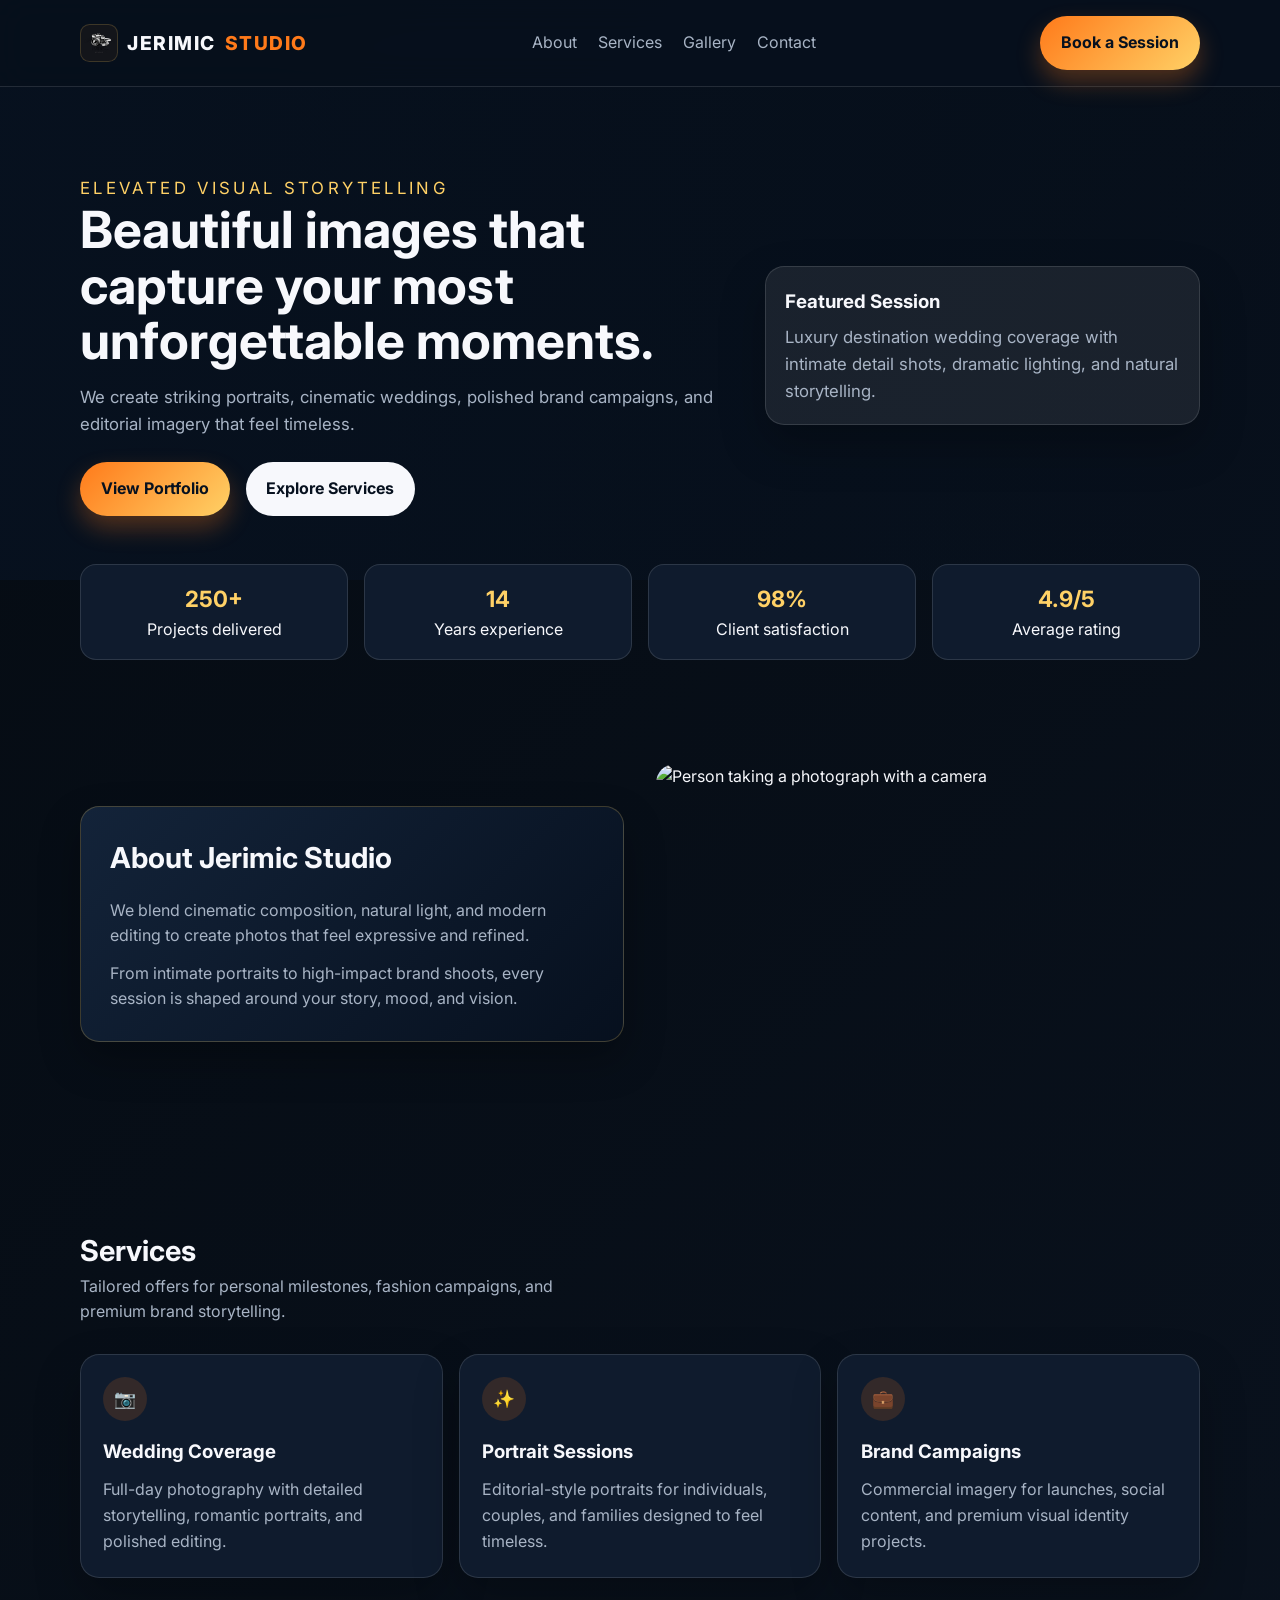
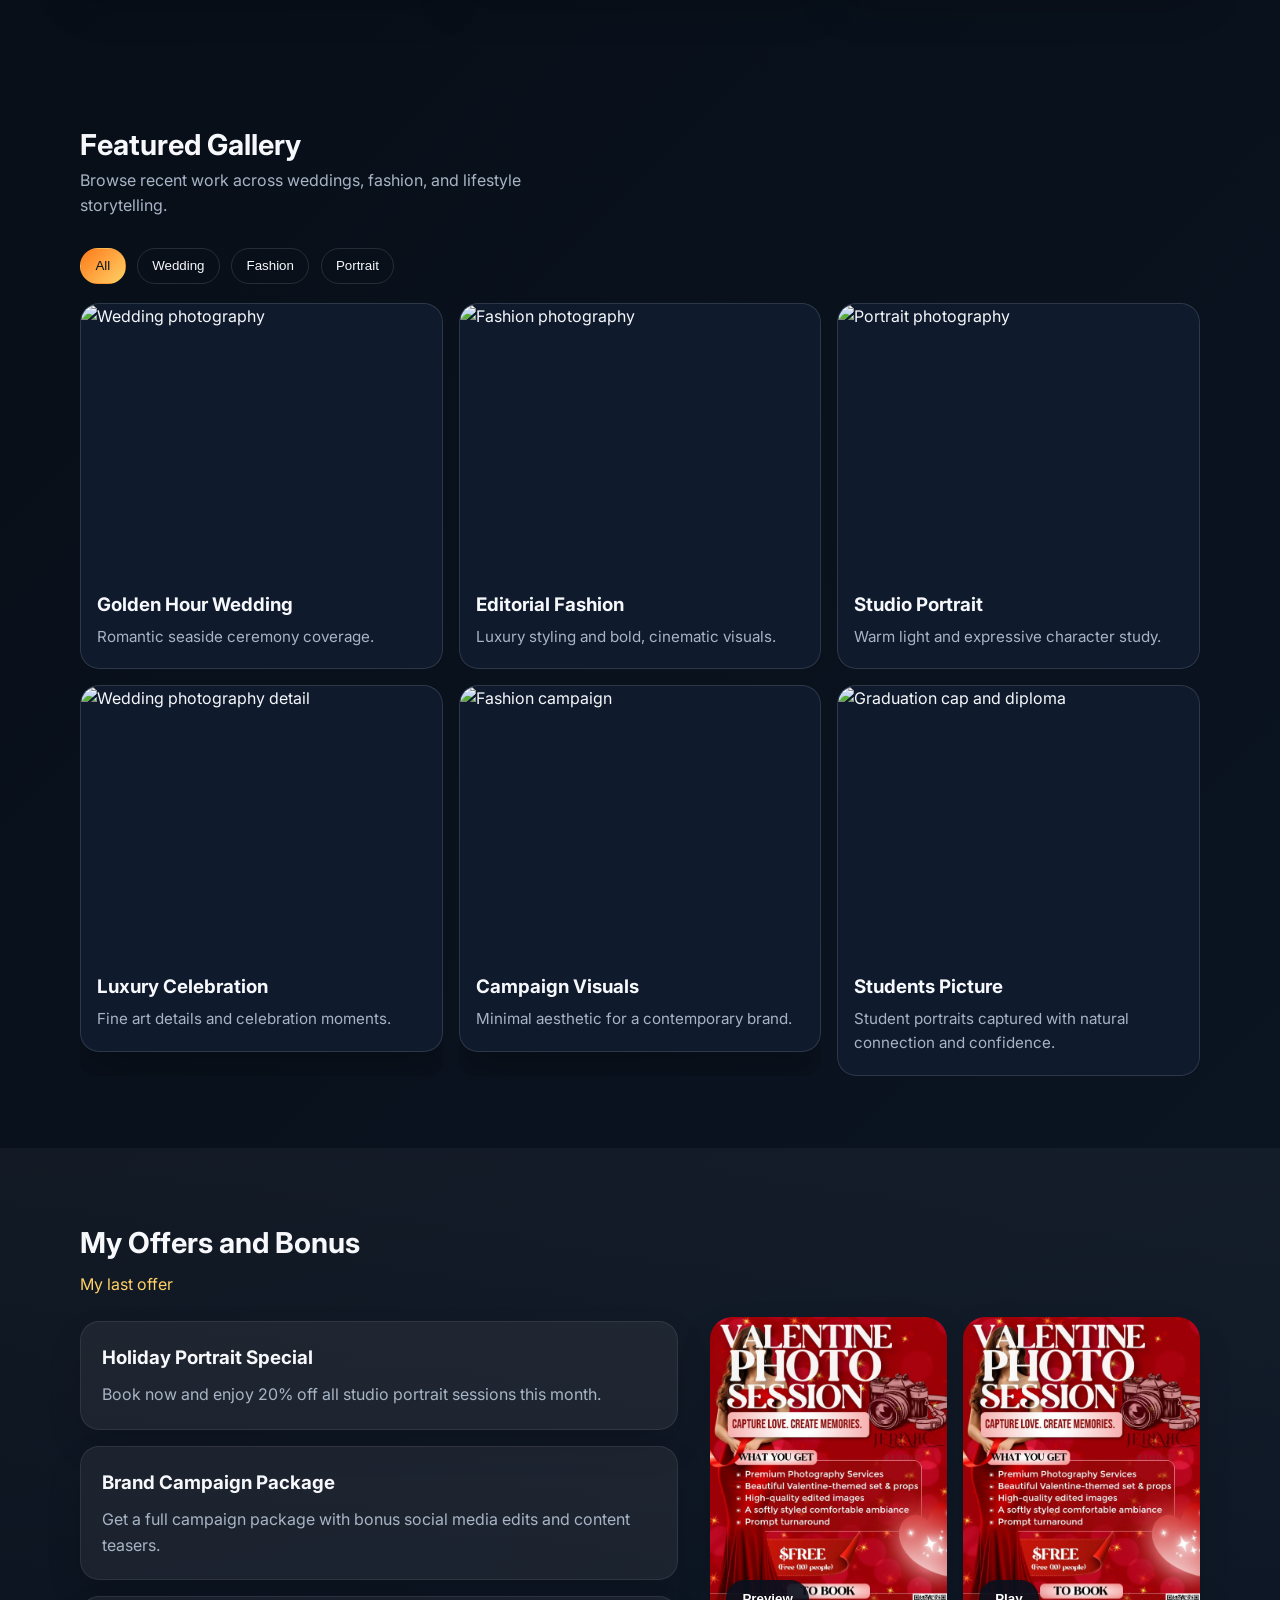
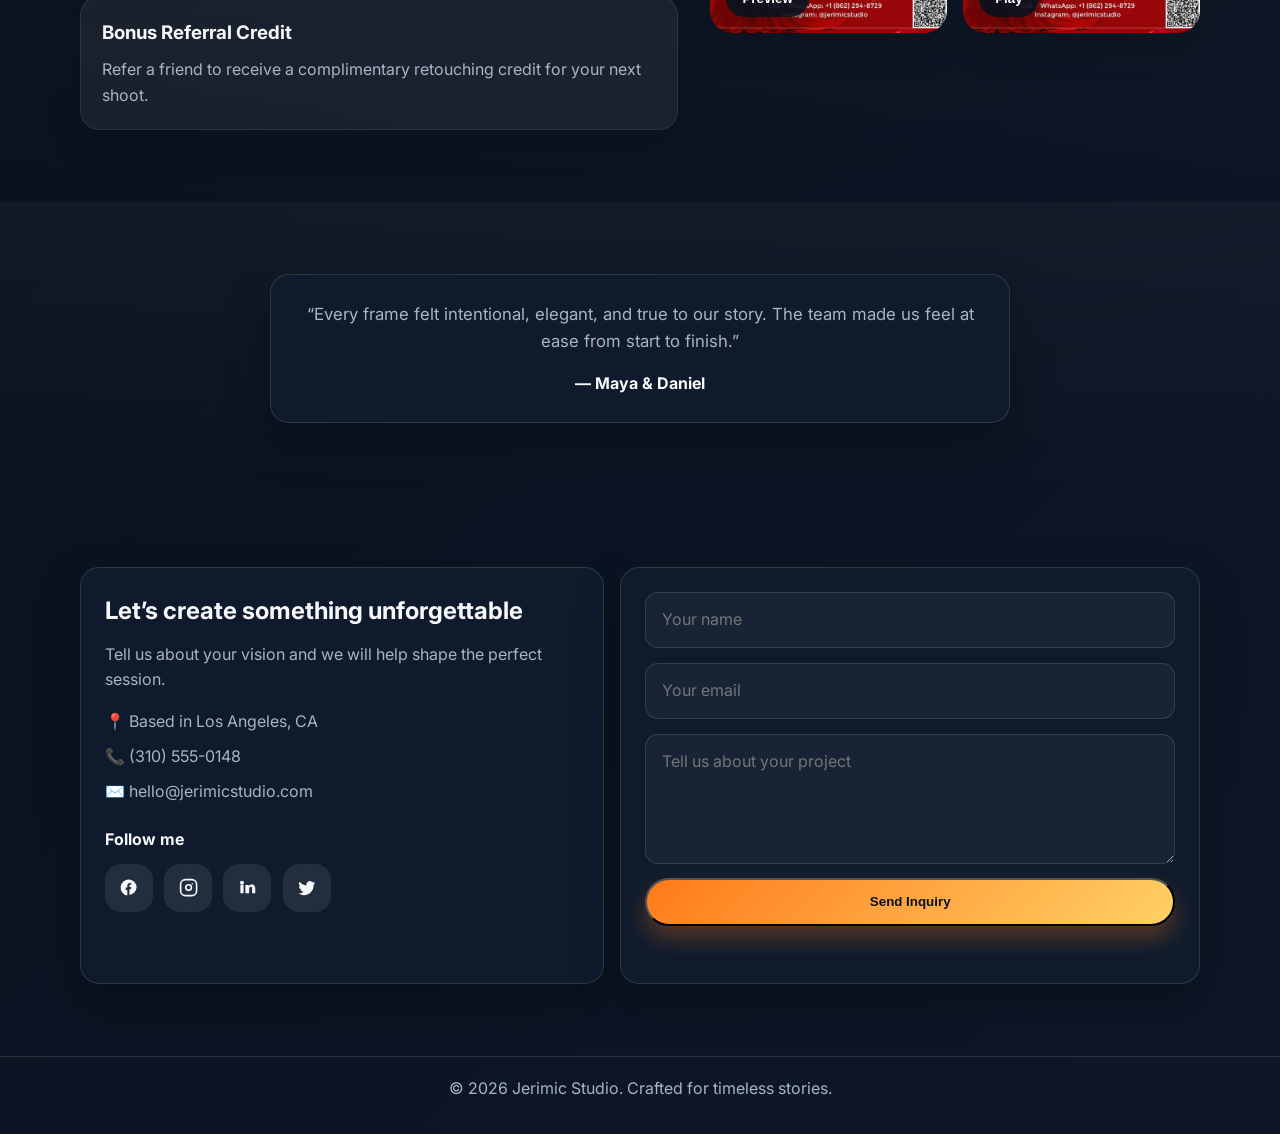
==== index.html @ 5692f00d "logo changes again" ====
<!doctype html>
<html lang="en">
  <head>
    <meta charset="UTF-8" />
    <meta name="viewport" content="width=device-width, initial-scale=1.0" />
    <title>Jerimic Studio | Photography & Storytelling</title>
    <meta
      name="description"
      content="Professional photography studio specializing in weddings, fashion, portraits, and commercial storytelling."
    />
    <link rel="preconnect" href="https://fonts.googleapis.com" />
    <link rel="preconnect" href="https://fonts.gstatic.com" crossorigin />
    <link
      href="https://fonts.googleapis.com/css2?family=Inter:wght@400;500;600;700;800&display=swap"
      rel="stylesheet"
    />
    <link rel="stylesheet" href="styles.css" />
  </head>
  <body>
    <header class="site-header">
      <div class="container nav-bar">
        <a href="#home" class="brand">
          <span class="brand-icon" aria-hidden="true"
            ><img
              src="Jerimic Transparent Logo 2.png"
              alt="Jerimic Studio Logo"
          /></span>
          Jerimic<span>Studio</span>
        </a>
        <button class="nav-toggle" aria-label="Toggle navigation">☰</button>
        <nav class="nav-links">
          <a href="#about">About</a>
          <a href="#services">Services</a>
          <a href="#gallery">Gallery</a>
          <a href="#contact">Contact</a>
          <a href="#contact" class="btn btn-dark nav-cta-mobile"
            >Book a Session</a
          >
        </nav>
        <a href="#contact" class="btn btn-dark nav-cta">Book a Session</a>
      </div>
    </header>

    <main id="home">
      <section class="hero">
        <div class="container hero-content">
          <div>
            <p
              style="
                text-transform: uppercase;
                letter-spacing: 0.2em;
                color: var(--accent-2);
              "
            >
              Elevated visual storytelling
            </p>
            <h1>
              Beautiful images that capture your most unforgettable moments.
            </h1>
            <p>
              We create striking portraits, cinematic weddings, polished brand
              campaigns, and editorial imagery that feel timeless.
            </p>
            <div class="hero-actions">
              <a href="#gallery" class="btn btn-dark">View Portfolio</a>
              <a href="#services" class="btn btn-light">Explore Services</a>
            </div>
          </div>
          <div class="hero-card">
            <h3>Featured Session</h3>
            <p>
              Luxury destination wedding coverage with intimate detail shots,
              dramatic lighting, and natural storytelling.
            </p>
          </div>
        </div>
      </section>

      <section class="container stats">
        <div class="stat-box">
          <strong>250+</strong>
          <span>Projects delivered</span>
        </div>
        <div class="stat-box">
          <strong>14</strong>
          <span>Years experience</span>
        </div>
        <div class="stat-box">
          <strong>98%</strong>
          <span>Client satisfaction</span>
        </div>
        <div class="stat-box">
          <strong>4.9/5</strong>
          <span>Average rating</span>
        </div>
      </section>

      <section id="about" class="section">
        <div class="container about">
          <div class="about-card">
            <div class="section-header" style="margin-bottom: 1rem">
              <h2>About Jerimic Studio</h2>
            </div>
            <p>
              We blend cinematic composition, natural light, and modern editing
              to create photos that feel expressive and refined.
            </p>
            <p>
              From intimate portraits to high-impact brand shoots, every session
              is shaped around your story, mood, and vision.
            </p>
          </div>
          <div class="about-image">
            <img
              src="https://images.unsplash.com/photo-1492691527719-9d1e07e534b4?auto=format&fit=crop&w=1170&q=80"
              alt="Person taking a photograph with a camera"
            />
          </div>
        </div>
      </section>

      <section id="services" class="section">
        <div class="container">
          <div class="section-header">
            <div>
              <h2>Services</h2>
              <p>
                Tailored offers for personal milestones, fashion campaigns, and
                premium brand storytelling.
              </p>
            </div>
          </div>
          <div class="services-grid">
            <article class="service-card">
              <div class="icon">📷</div>
              <h3>Wedding Coverage</h3>
              <p>
                Full-day photography with detailed storytelling, romantic
                portraits, and polished editing.
              </p>
            </article>
            <article class="service-card">
              <div class="icon">✨</div>
              <h3>Portrait Sessions</h3>
              <p>
                Editorial-style portraits for individuals, couples, and families
                designed to feel timeless.
              </p>
            </article>
            <article class="service-card">
              <div class="icon">💼</div>
              <h3>Brand Campaigns</h3>
              <p>
                Commercial imagery for launches, social content, and premium
                visual identity projects.
              </p>
            </article>
          </div>
        </div>
      </section>

      <section id="gallery" class="section">
        <div class="container">
          <div class="section-header">
            <div>
              <h2>Featured Gallery</h2>
              <p>
                Browse recent work across weddings, fashion, and lifestyle
                storytelling.
              </p>
            </div>
          </div>
          <div class="gallery-controls">
            <button class="filter-btn active" data-filter="all">All</button>
            <button class="filter-btn" data-filter="wedding">Wedding</button>
            <button class="filter-btn" data-filter="fashion">Fashion</button>
            <button class="filter-btn" data-filter="portrait">Portrait</button>
          </div>
          <div class="gallery-grid">
            <a
              class="gallery-link"
              href="gallery-detail.html?item=golden-hour-wedding"
              aria-label="Open Golden Hour Wedding"
            >
              <article class="gallery-card" data-category="wedding">
                <img
                  src="https://images.unsplash.com/photo-1522673607200-164d1b6ce486?auto=format&fit=crop&w=900&q=80"
                  alt="Wedding photography"
                />
                <div class="content">
                  <h3>Golden Hour Wedding</h3>
                  <p>Romantic seaside ceremony coverage.</p>
                </div>
              </article>
            </a>

            <a
              class="gallery-link"
              href="gallery-detail.html?item=editorial-fashion"
              aria-label="Open Editorial Fashion"
            >
              <article class="gallery-card" data-category="fashion">
                <img
                  src="https://images.unsplash.com/photo-1487412912498-0447578fcca8?auto=format&fit=crop&w=900&q=80"
                  alt="Fashion photography"
                />
                <div class="content">
                  <h3>Editorial Fashion</h3>
                  <p>Luxury styling and bold, cinematic visuals.</p>
                </div>
              </article>
            </a>

            <a
              class="gallery-link"
              href="gallery-detail.html?item=studio-portrait"
              aria-label="Open Studio Portrait"
            >
              <article class="gallery-card" data-category="portrait">
                <img
                  src="https://images.unsplash.com/photo-1517841905240-472988babdf9?auto=format&fit=crop&w=900&q=80"
                  alt="Portrait photography"
                />
                <div class="content">
                  <h3>Studio Portrait</h3>
                  <p>Warm light and expressive character study.</p>
                </div>
              </article>
            </a>

            <a
              class="gallery-link"
              href="gallery-detail.html?item=luxury-celebration"
              aria-label="Open Luxury Celebration"
            >
              <article class="gallery-card" data-category="wedding">
                <img
                  src="https://images.unsplash.com/photo-1519225421980-715cb0215aed?auto=format&fit=crop&w=900&q=80"
                  alt="Wedding photography detail"
                />
                <div class="content">
                  <h3>Luxury Celebration</h3>
                  <p>Fine art details and celebration moments.</p>
                </div>
              </article>
            </a>

            <a
              class="gallery-link"
              href="gallery-detail.html?item=campaign-visuals"
              aria-label="Open Campaign Visuals"
            >
              <article class="gallery-card" data-category="fashion">
                <img
                  src="https://images.unsplash.com/photo-1496747611176-843222e1e57c?auto=format&fit=crop&w=900&q=80"
                  alt="Fashion campaign"
                />
                <div class="content">
                  <h3>Campaign Visuals</h3>
                  <p>Minimal aesthetic for a contemporary brand.</p>
                </div>
              </article>
            </a>

            <a
              class="gallery-link"
              href="gallery-detail.html?item=student-picture"
              aria-label="Open Student Picture"
            >
              <article class="gallery-card" data-category="portrait">
                <img
                  src="https://images.unsplash.com/photo-1523580846011-d3a5bc25702b?auto=format&fit=crop&w=900&q=80"
                  alt="Graduation cap and diploma"
                />
                <div class="content">
                  <h3>Students Picture</h3>
                  <p>
                    Student portraits captured with natural connection and
                    confidence.
                  </p>
                </div>
              </article>
            </a>
          </div>
        </div>
      </section>

      <section id="offers" class="section offers-section">
        <div class="container offers-grid">
          <div class="offers-copy">
            <div class="section-header" style="margin-bottom: 1rem">
              <div>
                <h2>My Offers and Bonus</h2>
                <p class="subtitle">My last offer</p>
              </div>
            </div>
            <div class="offer-cards">
              <article class="offer-card">
                <h3>Holiday Portrait Special</h3>
                <p>
                  Book now and enjoy 20% off all studio portrait sessions this
                  month.
                </p>
              </article>
              <article class="offer-card">
                <h3>Brand Campaign Package</h3>
                <p>
                  Get a full campaign package with bonus social media edits and
                  content teasers.
                </p>
              </article>
              <article class="offer-card">
                <h3>Bonus Referral Credit</h3>
                <p>
                  Refer a friend to receive a complimentary retouching credit
                  for your next shoot.
                </p>
              </article>
            </div>
          </div>
          <div class="offers-images">
            <article class="offer-media-card">
              <img
                src="jerimic images/MY OFFER IMAGES/jerimicstudio__2026-02-04T073935.000Z.jpg"
                alt="Studio offer preview image"
              />
              <div class="offer-media-actions">
                <button
                  class="offer-preview-btn"
                  type="button"
                  data-kind="image"
                  data-src="jerimic images/MY OFFER IMAGES/jerimicstudio__2026-02-04T073935.000Z.jpg"
                >
                  Preview
                </button>
              </div>
            </article>

            <article class="offer-media-card">
              <video
                class="offer-video-preview"
                muted
                playsinline
                preload="metadata"
                poster="jerimic images/MY OFFER IMAGES/jerimicstudio__2026-02-04T073935.000Z.jpg"
              >
                <source
                  src="jerimic images/MY OFFER IMAGES/jerimicstudio__2026-02-04T073537.000Z.mp4"
                  type="video/mp4"
                />
              </video>
              <div class="offer-media-actions">
                <button
                  class="offer-preview-btn"
                  type="button"
                  data-kind="video"
                  data-src="jerimic images/MY OFFER IMAGES/jerimicstudio__2026-02-04T073537.000Z.mp4"
                >
                  Play
                </button>
              </div>
            </article>
          </div>
        </div>
      </section>

      <section class="section testimonials">
        <div class="container">
          <div class="testimonial-card">
            <p>
              “Every frame felt intentional, elegant, and true to our story. The
              team made us feel at ease from start to finish.”
            </p>
            <strong>— Maya & Daniel</strong>
          </div>
          <div class="testimonial-card" style="display: none">
            <p>
              “Their direction and editing gave our brand campaign a premium
              feel that instantly elevated our online presence.”
            </p>
            <strong>— Olivia, Studio North</strong>
          </div>
        </div>
      </section>

      <section id="contact" class="section">
        <div class="container contact">
          <div class="contact-card">
            <h2>Let’s create something unforgettable</h2>
            <p style="color: var(--muted); margin-top: 0.7rem">
              Tell us about your vision and we will help shape the perfect
              session.
            </p>
            <ul>
              <li>📍 Based in Los Angeles, CA</li>
              <li>📞 (310) 555-0148</li>
              <li>✉️ hello@jerimicstudio.com</li>
            </ul>

            <div class="social-section">
              <h3>Follow me</h3>
              <div class="social-links">
                <a
                  class="social-link social-facebook"
                  href="https://facebook.com"
                  target="_blank"
                  rel="noreferrer"
                  aria-label="Facebook"
                >
                  <svg viewBox="0 0 24 24" aria-hidden="true">
                    <path
                      d="M22 12a10 10 0 1 0-11.57 9.88v-6.99h-2.1v-2.89h2.1V9.4c0-2.08 1.24-3.23 3.14-3.23.91 0 1.86.16 1.86.16v2.05h-1.05c-1.03 0-1.35.64-1.35 1.3v1.56h2.3l-.37 2.89h-1.93v6.99A10 10 0 0 0 22 12Z"
                      fill="currentColor"
                    />
                  </svg>
                </a>
                <a
                  class="social-link social-instagram"
                  href="https://instagram.com"
                  target="_blank"
                  rel="noreferrer"
                  aria-label="Instagram"
                >
                  <svg viewBox="0 0 24 24" aria-hidden="true">
                    <rect
                      x="2"
                      y="2"
                      width="20"
                      height="20"
                      rx="6"
                      ry="6"
                      fill="none"
                      stroke="currentColor"
                      stroke-width="2"
                    />
                    <path
                      d="M16.5 7.5h.01"
                      fill="none"
                      stroke="currentColor"
                      stroke-width="2"
                      stroke-linecap="round"
                    />
                    <circle
                      cx="12"
                      cy="12"
                      r="3.5"
                      fill="none"
                      stroke="currentColor"
                      stroke-width="2"
                    />
                  </svg>
                </a>
                <a
                  class="social-link social-linkedin"
                  href="https://linkedin.com"
                  target="_blank"
                  rel="noreferrer"
                  aria-label="LinkedIn"
                >
                  <svg viewBox="0 0 24 24" aria-hidden="true">
                    <path
                      d="M4.98 3.5A2.48 2.48 0 0 0 2.5 5.98a2.48 2.48 0 0 0 2.48 2.48 2.48 2.48 0 0 0 2.48-2.48A2.48 2.48 0 0 0 4.98 3.5ZM3 8.75h3.96V19H3ZM9.26 8.75h3.8v1.34h.05a4.17 4.17 0 0 1 3.74-2.06c4 0 4.73 2.63 4.73 6.05V19h-3.96v-5.17c0-1.23-.02-2.8-1.71-2.8-1.71 0-1.97 1.34-1.97 2.72V19H9.26Z"
                      fill="currentColor"
                    />
                  </svg>
                </a>
                <a
                  class="social-link social-twitter"
                  href="https://twitter.com"
                  target="_blank"
                  rel="noreferrer"
                  aria-label="Twitter"
                >
                  <svg viewBox="0 0 24 24" aria-hidden="true">
                    <path
                      d="M22.46 6c-.77.35-1.6.58-2.47.69a4.3 4.3 0 0 0 1.88-2.38 8.6 8.6 0 0 1-2.72 1.04 4.28 4.28 0 0 0-7.3 3.9A12.14 12.14 0 0 1 3.1 4.7a4.28 4.28 0 0 0 1.32 5.72 4.27 4.27 0 0 1-1.94-.54v.05a4.28 4.28 0 0 0 3.43 4.2 4.3 4.3 0 0 1-1.93.07 4.28 4.28 0 0 0 3.99 2.97A8.58 8.58 0 0 1 2 19.54 12.1 12.1 0 0 0 8.56 21.5c7.88 0 12.19-6.53 12.19-12.19 0-.19 0-.4-.01-.58A8.7 8.7 0 0 0 22.46 6Z"
                      fill="currentColor"
                    />
                  </svg>
                </a>
              </div>
            </div>
          </div>
          <div class="contact-card">
            <form class="contact-form">
              <input type="text" placeholder="Your name" required />
              <input type="email" placeholder="Your email" required />
              <textarea
                placeholder="Tell us about your project"
                required
              ></textarea>
              <button type="submit" class="btn btn-dark">Send Inquiry</button>
              <div class="form-message" aria-live="polite"></div>
            </form>
          </div>
        </div>
      </section>
    </main>

    <footer class="footer">
      <div class="container">
        <p>© 2026 Jerimic Studio. Crafted for timeless stories.</p>
      </div>
    </footer>

    <div class="media-overlay" hidden>
      <button
        class="media-overlay-close"
        type="button"
        aria-label="Close preview"
      >
        ×
      </button>
      <div class="media-overlay-frame">
        <img
          id="mediaOverlayImage"
          class="media-overlay-media"
          hidden
          alt="Offer preview"
        />
        <video
          id="mediaOverlayVideo"
          class="media-overlay-media"
          controls
          playsinline
          hidden
        ></video>
      </div>
    </div>

    <script src="script.js"></script>
  </body>
</html>
---- styles.css ----
:root {
  --bg: #07111f;
  --surface: #0f1b2d;
  --surface-2: #14253b;
  --text: #f7f8fc;
  --muted: #a8b4c5;
  --accent: #ff7a1a;
  --accent-2: #ffd166;
  --border: rgba(255, 255, 255, 0.12);
  --shadow: 0 20px 45px rgba(0, 0, 0, 0.25);
}

* {
  box-sizing: border-box;
  margin: 0;
  padding: 0;
}

html {
  scroll-behavior: smooth;
}

body {
  font-family: 'Inter', sans-serif;
  background: linear-gradient(135deg, #050b12 0%, #0d1727 100%);
  color: var(--text);
  line-height: 1.6;
}

img {
  width: 100%;
  display: block;
  object-fit: cover;
}

a {
  color: inherit;
  text-decoration: none;
}

.container {
  width: min(1120px, calc(100% - 2rem));
  margin: 0 auto;
}

.btn {
  display: inline-flex;
  align-items: center;
  justify-content: center;
  gap: 0.5rem;
  padding: 0.9rem 1.3rem;
  border-radius: 999px;
  font-weight: 700;
  transition:
    transform 200ms ease,
    box-shadow 200ms ease,
    background 200ms ease;
}

.btn:hover {
  transform: translateY(-2px);
}

.btn-light {
  background: var(--text);
  color: var(--bg);
}

.btn-dark {
  background: linear-gradient(135deg, var(--accent), var(--accent-2));
  color: var(--bg);
  box-shadow: 0 12px 25px rgba(255, 122, 26, 0.3);
}

.site-header {
  position: sticky;
  top: 0;
  z-index: 10;
  backdrop-filter: blur(16px);
  background: rgba(7, 17, 31, 0.8);
  border-bottom: 1px solid var(--border);
}

.nav-bar {
  display: flex;
  align-items: center;
  justify-content: space-between;
  padding: 1rem 0;
  gap: 1rem;
}

.brand {
  display: inline-flex;
  align-items: center;
  gap: 0.55rem;
  font-size: 1.2rem;
  font-weight: 800;
  letter-spacing: 0.08em;
  text-transform: uppercase;
}

.brand-icon {
  display: inline-flex;
  align-items: center;
  justify-content: center;
  font-size: 1rem;
  background: rgba(255, 122, 26, 0.06);
  color: var(--accent-2);
  border: 1px solid rgba(255, 209, 102, 0.18);
  border-radius: 0.6rem;
  width: 2.4rem;
  height: 2.4rem;
  padding: 0.15rem;
}

.brand span {
  color: var(--accent);
}

.brand-icon img {
  display: block;
  width: 100%;
  height: 100%;
  object-fit: contain;
  border-radius: 0.35rem;
}

.nav-links {
  display: flex;
  gap: 1.3rem;
  color: var(--muted);
}

.nav-links a:hover {
  color: var(--text);
}

.nav-toggle {
  display: none;
  border: 0;
  background: none;
  color: var(--text);
  font-size: 1.4rem;
  cursor: pointer;
}

.nav-cta-mobile {
  display: none;
  padding: 0.7rem 1rem;
  margin: 0;
  align-self: flex-start;
}

.hero {
  padding: 5.5rem 0 4rem;
  background:
    linear-gradient(90deg, rgba(7, 17, 31, 0.95), rgba(7, 17, 31, 0.45)),
    url('https://images.unsplash.com/photo-1515886657613-9f3515b0c78f?auto=format&fit=crop&w=1400&q=80')
      center/cover;
}

.hero-content {
  display: grid;
  gap: 2rem;
  align-items: center;
  grid-template-columns: 1.2fr 0.8fr;
}

.hero h1 {
  font-size: clamp(2.3rem, 4vw, 4.2rem);
  line-height: 1.08;
  margin-bottom: 1rem;
}

.hero p {
  font-size: 1.05rem;
  color: var(--muted);
  max-width: 650px;
}

.hero-actions {
  display: flex;
  flex-wrap: wrap;
  gap: 1rem;
  margin-top: 1.5rem;
}

.hero-card {
  background: rgba(255, 255, 255, 0.08);
  border: 1px solid var(--border);
  border-radius: 1.2rem;
  padding: 1.2rem;
  box-shadow: var(--shadow);
}

.hero-card h3 {
  margin-bottom: 0.5rem;
}

.stats {
  display: grid;
  grid-template-columns: repeat(4, minmax(0, 1fr));
  gap: 1rem;
  margin-top: -1rem;
  padding-bottom: 2rem;
}

.stat-box {
  background: var(--surface);
  border: 1px solid var(--border);
  border-radius: 1rem;
  padding: 1rem;
  text-align: center;
}

.stat-box strong {
  display: block;
  font-size: 1.4rem;
  color: var(--accent-2);
}

.section {
  padding: 4.5rem 0;
}

.section-header {
  display: flex;
  align-items: end;
  justify-content: space-between;
  margin-bottom: 1.8rem;
  gap: 1rem;
}

.section-header h2 {
  font-size: 1.8rem;
}

.section-header p {
  color: var(--muted);
  max-width: 500px;
}

.about {
  display: grid;
  grid-template-columns: 1fr 1fr;
  gap: 2rem;
  align-items: center;
}

.about-card,
.service-card,
.gallery-card,
.testimonial-card,
.contact-card {
  background: var(--surface);
  border: 1px solid var(--border);
  border-radius: 1.2rem;
  box-shadow: var(--shadow);
}

.about-card {
  padding: 1.8rem;
  background: linear-gradient(
    135deg,
    rgba(20, 37, 59, 0.95),
    rgba(7, 17, 31, 0.95)
  );
  border: 1px solid rgba(255, 209, 102, 0.22);
  box-shadow: 0 18px 40px rgba(0, 0, 0, 0.28);
}

.about-card p {
  color: var(--muted);
  margin-top: 0.75rem;
}

.about-image {
  border-radius: 1.2rem;
  overflow: hidden;
  min-height: 320px;
  max-height: 420px;
}

.about-image img {
  height: 100%;
  object-position: center;
}

.services-grid {
  display: grid;
  grid-template-columns: repeat(3, minmax(0, 1fr));
  gap: 1rem;
}

.service-card {
  padding: 1.4rem;
}

.service-card .icon {
  display: inline-flex;
  align-items: center;
  justify-content: center;
  width: 44px;
  height: 44px;
  border-radius: 50%;
  background: rgba(255, 122, 26, 0.15);
  color: var(--accent);
  margin-bottom: 1rem;
  font-size: 1.1rem;
}

.service-card p {
  color: var(--muted);
  margin-top: 0.65rem;
}

.gallery-controls {
  display: flex;
  flex-wrap: wrap;
  gap: 0.7rem;
  margin-bottom: 1.2rem;
}

.filter-btn {
  border: 1px solid var(--border);
  background: transparent;
  color: var(--text);
  padding: 0.6rem 0.9rem;
  border-radius: 999px;
  cursor: pointer;
}

.filter-btn.active {
  background: linear-gradient(135deg, var(--accent), var(--accent-2));
  color: var(--bg);
  border-color: transparent;
}

.gallery-grid {
  display: grid;
  grid-template-columns: repeat(3, minmax(0, 1fr));
  gap: 1rem;
}

.gallery-link {
  display: block;
  color: inherit;
  text-decoration: none;
  border-radius: 1rem;
  overflow: hidden;
  transition:
    transform 220ms ease,
    box-shadow 220ms ease;
}

.gallery-link:hover {
  transform: translateY(-6px);
  box-shadow: 0 18px 40px rgba(0, 0, 0, 0.28);
}

.gallery-link .gallery-card {
  margin: 0;
}

.gallery-card {
  overflow: hidden;
}

.gallery-card img {
  height: 270px;
  transition: transform 360ms ease;
}

.gallery-link:hover .gallery-card img {
  transform: scale(1.03);
}

.gallery-card .content {
  padding: 1rem 1rem 1.2rem;
}

.gallery-card .content h3 {
  margin-bottom: 0.3rem;
}

.gallery-card .content p {
  color: var(--muted);
  font-size: 0.95rem;
}

.gallery-card.is-hidden {
  display: none;
}
.offers-section {
  background: linear-gradient(
    180deg,
    rgba(255, 255, 255, 0.04),
    rgba(7, 17, 31, 0.03)
  );
}

.offers-grid {
  display: grid;
  grid-template-columns: 1.1fr 0.9fr;
  gap: 2rem;
  align-items: center;
}

.offers-copy .subtitle {
  color: var(--accent-2);
  font-size: 1rem;
  margin-top: 0.35rem;
}

.offer-cards {
  display: grid;
  gap: 1rem;
  margin-top: 1.5rem;
}

.offer-card {
  background: rgba(255, 255, 255, 0.06);
  border: 1px solid rgba(255, 255, 255, 0.08);
  border-radius: 1.2rem;
  padding: 1.3rem;
  box-shadow: 0 16px 35px rgba(0, 0, 0, 0.12);
}

.offer-card h3 {
  margin-bottom: 0.6rem;
}

.offer-card p {
  color: var(--muted);
}

.offers-images {
  display: grid;
  gap: 1rem;
  grid-template-columns: 1fr 1fr;
}

.offer-media-card {
  position: relative;
  overflow: hidden;
  border-radius: 1.4rem;
  min-height: 220px;
  box-shadow: 0 16px 35px rgba(0, 0, 0, 0.12);
  background: rgba(255, 255, 255, 0.04);
}

.offer-media-card img,
.offer-media-card video {
  width: 100%;
  height: 100%;
  object-fit: cover;
  display: block;
  min-height: 220px;
}

.offer-media-actions {
  position: absolute;
  left: 1rem;
  bottom: 1rem;
  z-index: 2;
}

.offer-preview-btn {
  border: 0;
  border-radius: 999px;
  padding: 0.7rem 1rem;
  background: rgba(7, 17, 31, 0.9);
  color: #fff;
  font-weight: 600;
  cursor: pointer;
  transition:
    transform 180ms ease,
    box-shadow 180ms ease;
  box-shadow: 0 10px 24px rgba(0, 0, 0, 0.25);
}

.offer-preview-btn:hover {
  transform: translateY(-2px);
}

.media-overlay {
  position: fixed;
  inset: 0;
  z-index: 2000;
  display: flex;
  align-items: center;
  justify-content: center;
  padding: 1.5rem;
  background: rgba(2, 8, 20, 0.9);
}

.media-overlay[hidden] {
  display: none;
}

.media-overlay-close {
  position: absolute;
  top: 1rem;
  right: 1rem;
  border: 0;
  border-radius: 999px;
  width: 42px;
  height: 42px;
  display: grid;
  place-items: center;
  background: rgba(255, 255, 255, 0.9);
  color: #07111f;
  font-size: 1.35rem;
  cursor: pointer;
}

.media-overlay-frame {
  width: min(100%, 1100px);
  display: flex;
  align-items: center;
  justify-content: center;
}

.media-overlay-media {
  width: 100%;
  max-height: 92vh;
  object-fit: contain;
  border-radius: 1.2rem;
  box-shadow: 0 20px 60px rgba(0, 0, 0, 0.3);
}

@media (max-width: 900px) {
  .offers-grid {
    grid-template-columns: 1fr;
  }

  .offers-images {
    grid-template-columns: 1fr 1fr;
  }
}

@media (max-width: 700px) {
  .offers-images {
    grid-template-columns: 1fr;
  }
}
.testimonials {
  background: linear-gradient(180deg, rgba(255, 255, 255, 0.03), transparent);
}

.testimonial-card {
  padding: 1.6rem;
  max-width: 740px;
  margin: 0 auto;
  text-align: center;
}

.testimonial-card p {
  color: var(--muted);
  font-size: 1.05rem;
  margin-bottom: 1rem;
}

.testimonial-card strong {
  font-size: 1rem;
}

.contact {
  display: grid;
  grid-template-columns: 0.95fr 1.05fr;
  gap: 1rem;
}

.contact-card {
  padding: 1.5rem;
}

.contact-card ul {
  list-style: none;
  color: var(--muted);
  margin-top: 1rem;
}

.contact-card li + li {
  margin-top: 0.6rem;
}

.social-section {
  margin-top: 1.4rem;
}

.social-section h3 {
  margin-bottom: 0.7rem;
  font-size: 1rem;
}

.social-links {
  display: flex;
  flex-wrap: wrap;
  gap: 0.7rem;
}

.social-links a {
  display: inline-flex;
  align-items: center;
  justify-content: center;
  width: 3rem;
  height: 3rem;
  border: 1px solid transparent;
  border-radius: 1rem;
  background: rgba(255, 255, 255, 0.08);
  color: var(--text);
  text-decoration: none;
  transition:
    transform 220ms ease,
    box-shadow 220ms ease,
    background 220ms ease,
    border-color 220ms ease;
}

.social-links svg {
  width: 1.2rem;
  height: 1.2rem;
  display: block;
}

.social-facebook {
  color: #1877f2;
}

.social-instagram {
  color: #d62976;
}

.social-linkedin {
  color: #0a66c2;
}

.social-twitter {
  color: #1da1f2;
}

.social-links a:hover {
  background: rgba(255, 255, 255, 0.15);
  transform: translateY(-3px);
  box-shadow: 0 18px 35px rgba(0, 0, 0, 0.12);
}

.social-facebook {
  color: #1877f2;
}

.social-instagram {
  color: #d62976;
}

.social-linkedin {
  color: #0a66c2;
}

.social-twitter {
  color: #1da1f2;
}

.social-links a:hover {
  background: rgba(255, 255, 255, 0.15);
  transform: translateY(-3px);
  box-shadow: 0 18px 35px rgba(0, 0, 0, 0.12);
}
.social-links a:hover {
  border-color: var(--accent);
  background: rgba(255, 122, 26, 0.12);
  transform: translateY(-2px);
}

.contact-form {
  display: grid;
  gap: 0.9rem;
}

.contact-form input,
.contact-form textarea {
  width: 100%;
  border: 1px solid var(--border);
  background: rgba(255, 255, 255, 0.04);
  color: var(--text);
  padding: 0.9rem 1rem;
  border-radius: 0.8rem;
  font: inherit;
}

.contact-form textarea {
  min-height: 130px;
  resize: vertical;
}

.form-message {
  min-height: 1.2rem;
  color: var(--accent-2);
  font-weight: 600;
}

.footer {
  border-top: 1px solid var(--border);
  padding: 1.2rem 0 2rem;
  text-align: center;
  color: var(--muted);
}

@media (max-width: 900px) {
  .hero-content,
  .about,
  .contact {
    grid-template-columns: 1fr;
  }

  .services-grid,
  .gallery-grid,
  .stats {
    grid-template-columns: repeat(2, minmax(0, 1fr));
  }
}

@media (max-width: 720px) {
  .nav-toggle {
    display: inline-block;
  }

  .nav-links,
  .nav-cta {
    display: none;
  }

  .nav-bar.open .nav-links {
    display: flex;
    position: absolute;
    top: 100%;
    left: 0;
    right: 0;
    flex-direction: column;
    align-items: flex-start;
    gap: 0.75rem;
    padding: 1rem;
    background: rgba(7, 17, 31, 0.96);
    border-bottom: 1px solid var(--border);
  }

  .nav-cta-mobile {
    display: inline-flex;
    margin-top: 0.1rem;
  }

  .services-grid,
  .gallery-grid,
  .stats {
    grid-template-columns: 1fr;
  }

  .hero {
    padding-top: 4rem;
  }
}
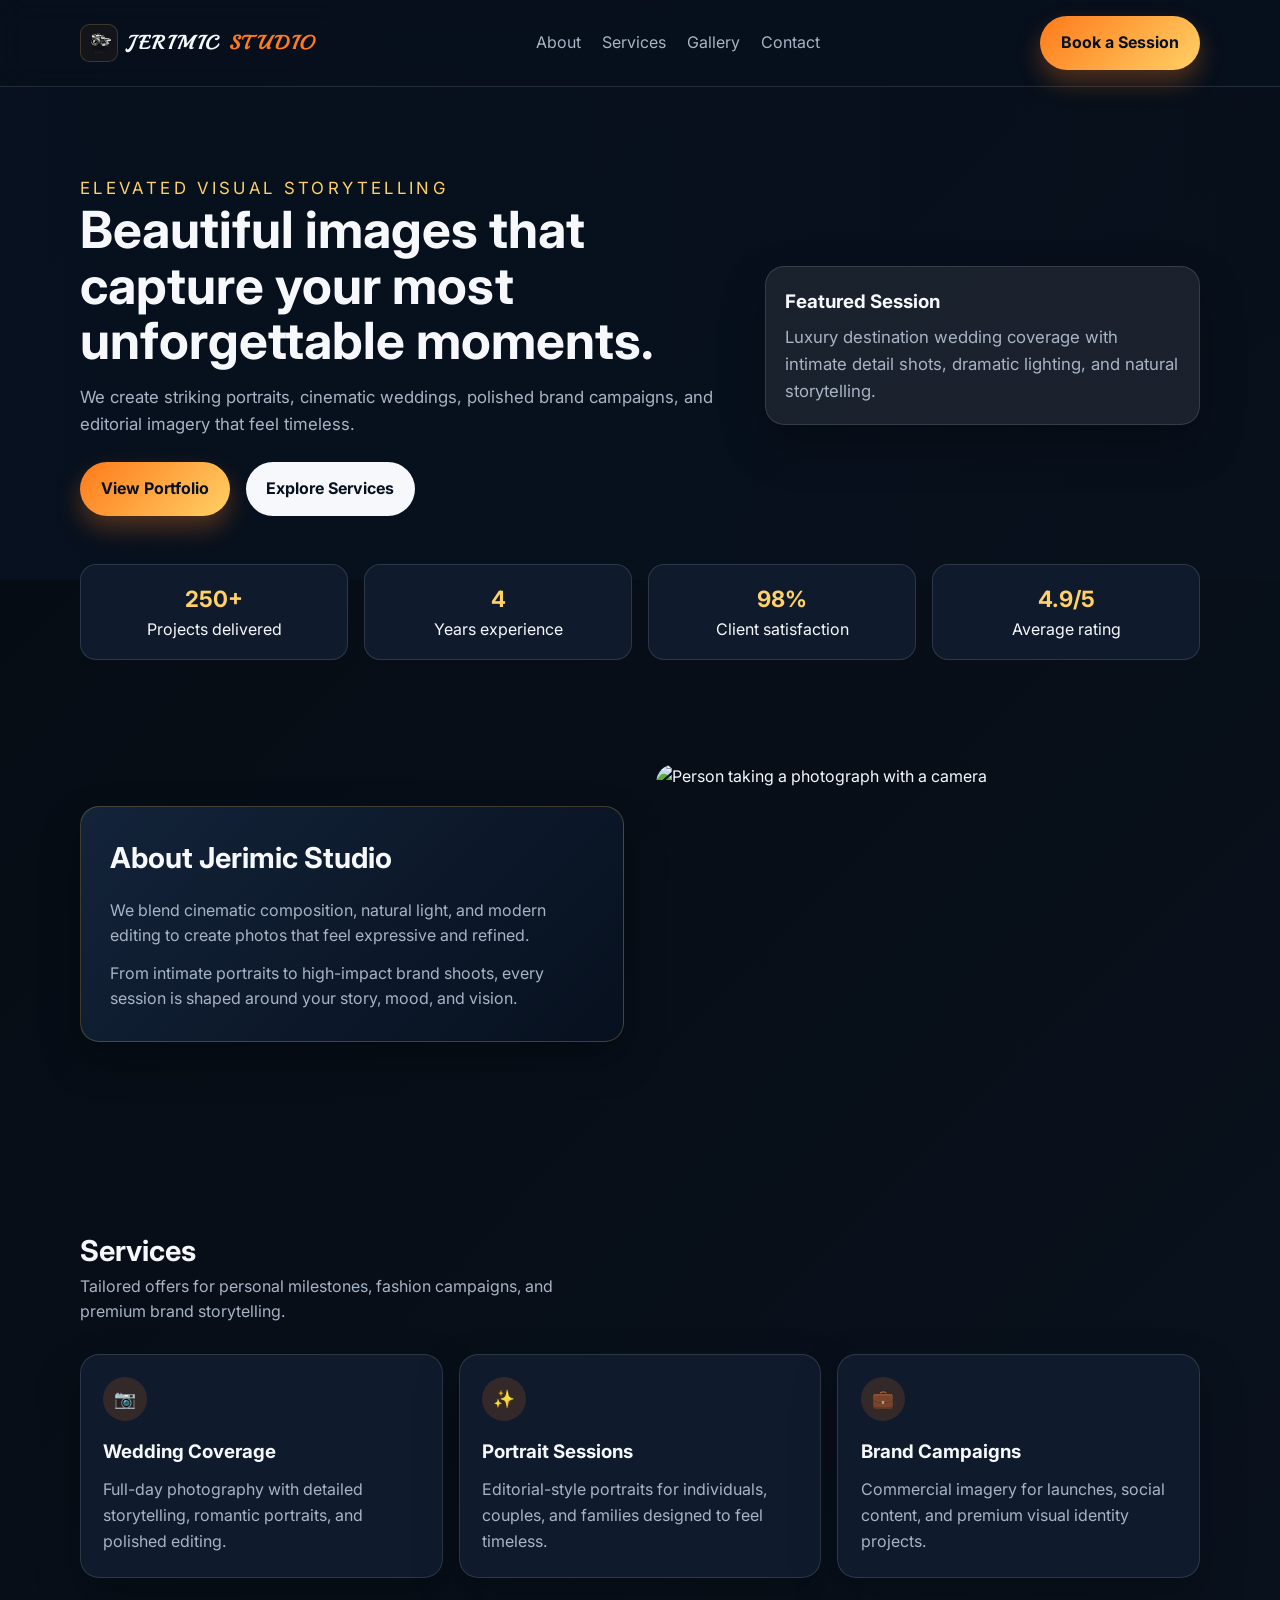
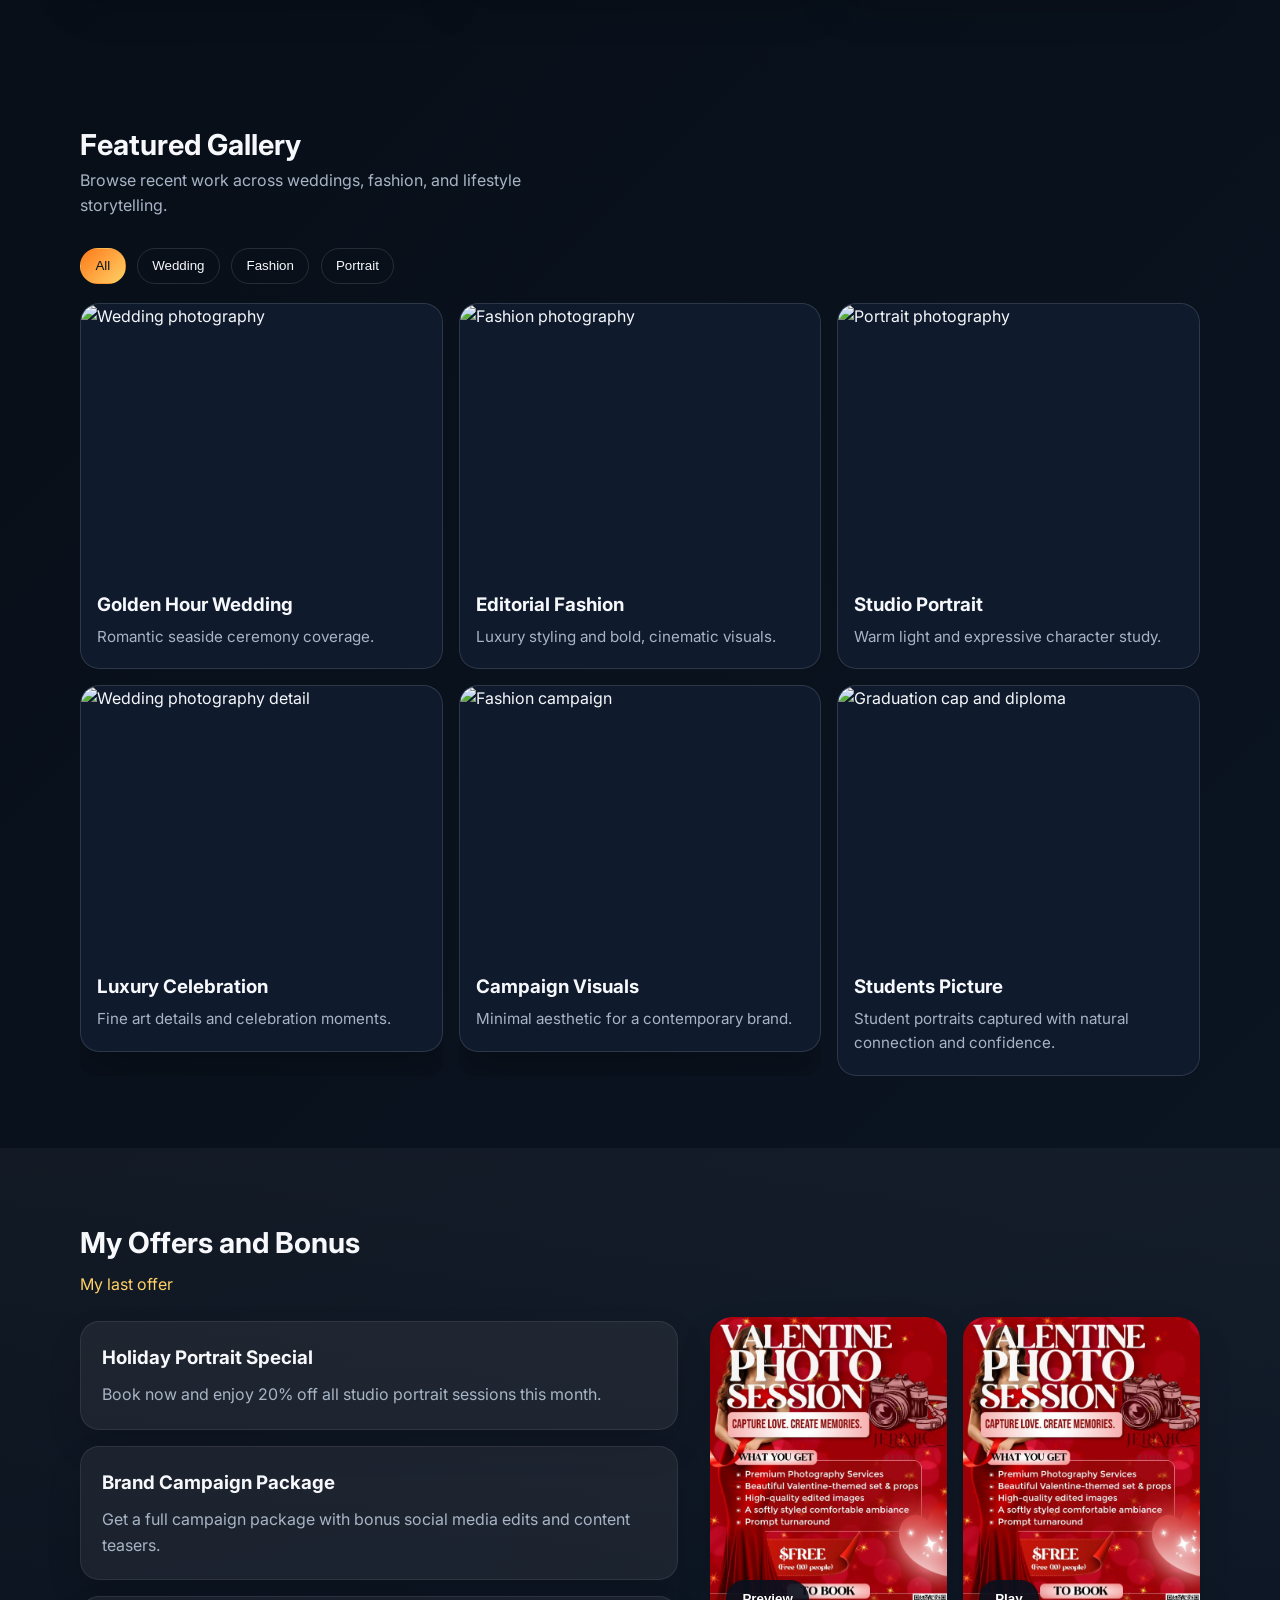
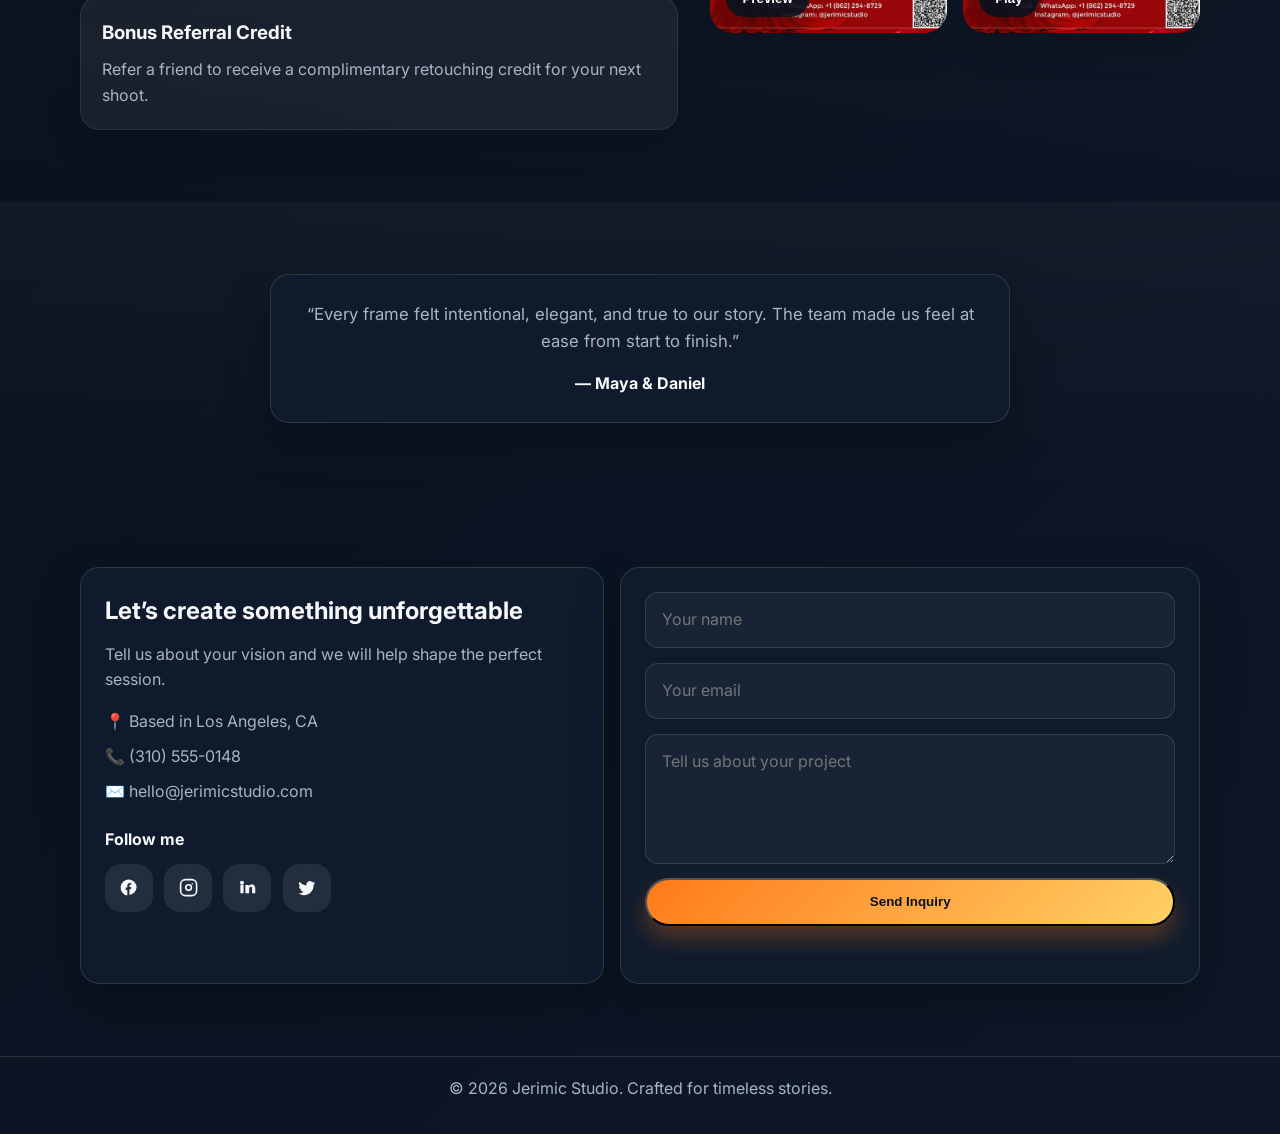
==== commit b2d6d54e: "styles and text modifications" ====
--- a/index.html
+++ b/index.html
@@ -12,6 +12,10 @@
     <link rel="preconnect" href="https://fonts.gstatic.com" crossorigin />
     <link
       href="https://fonts.googleapis.com/css2?family=Inter:wght@400;500;600;700;800&display=swap"
+      rel="stylesheet"
+    />
+    <link
+      href="https://fonts.googleapis.com/css2?family=Alex+Brush&family=Great+Vibes&family=Playball&family=Rochester&display=swap"
       rel="stylesheet"
     />
     <link rel="stylesheet" href="styles.css" />
@@ -82,7 +86,7 @@
           <span>Projects delivered</span>
         </div>
         <div class="stat-box">
-          <strong>14</strong>
+          <strong>4</strong>
           <span>Years experience</span>
         </div>
         <div class="stat-box">
--- a/styles.css
+++ b/styles.css
@@ -97,6 +97,7 @@
   font-weight: 800;
   letter-spacing: 0.08em;
   text-transform: uppercase;
+  font-family: 'Playball', cursive;
 }
 
 .brand-icon {
@@ -536,6 +537,10 @@
 
   .offers-images {
     grid-template-columns: 1fr 1fr;
+  }
+
+  #mediaOverlayImage {
+    display: none !important;
   }
 }
 
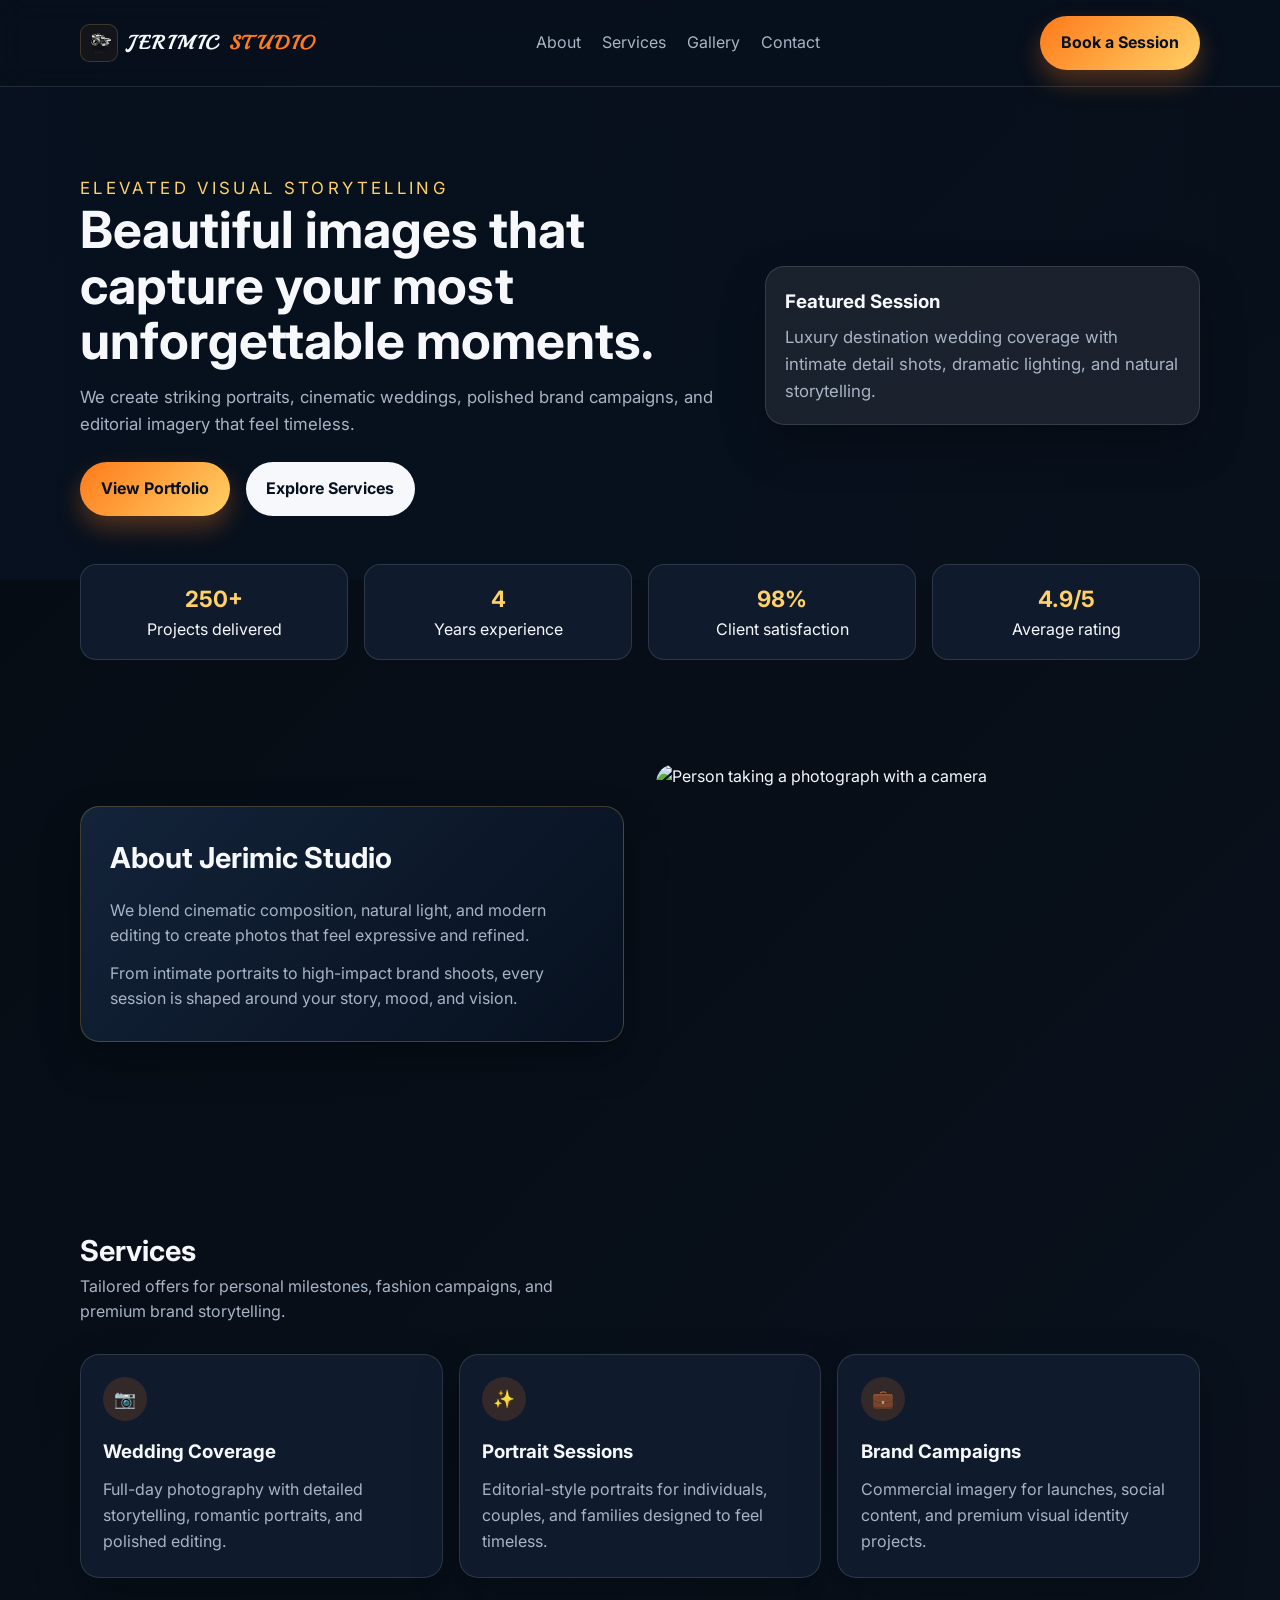
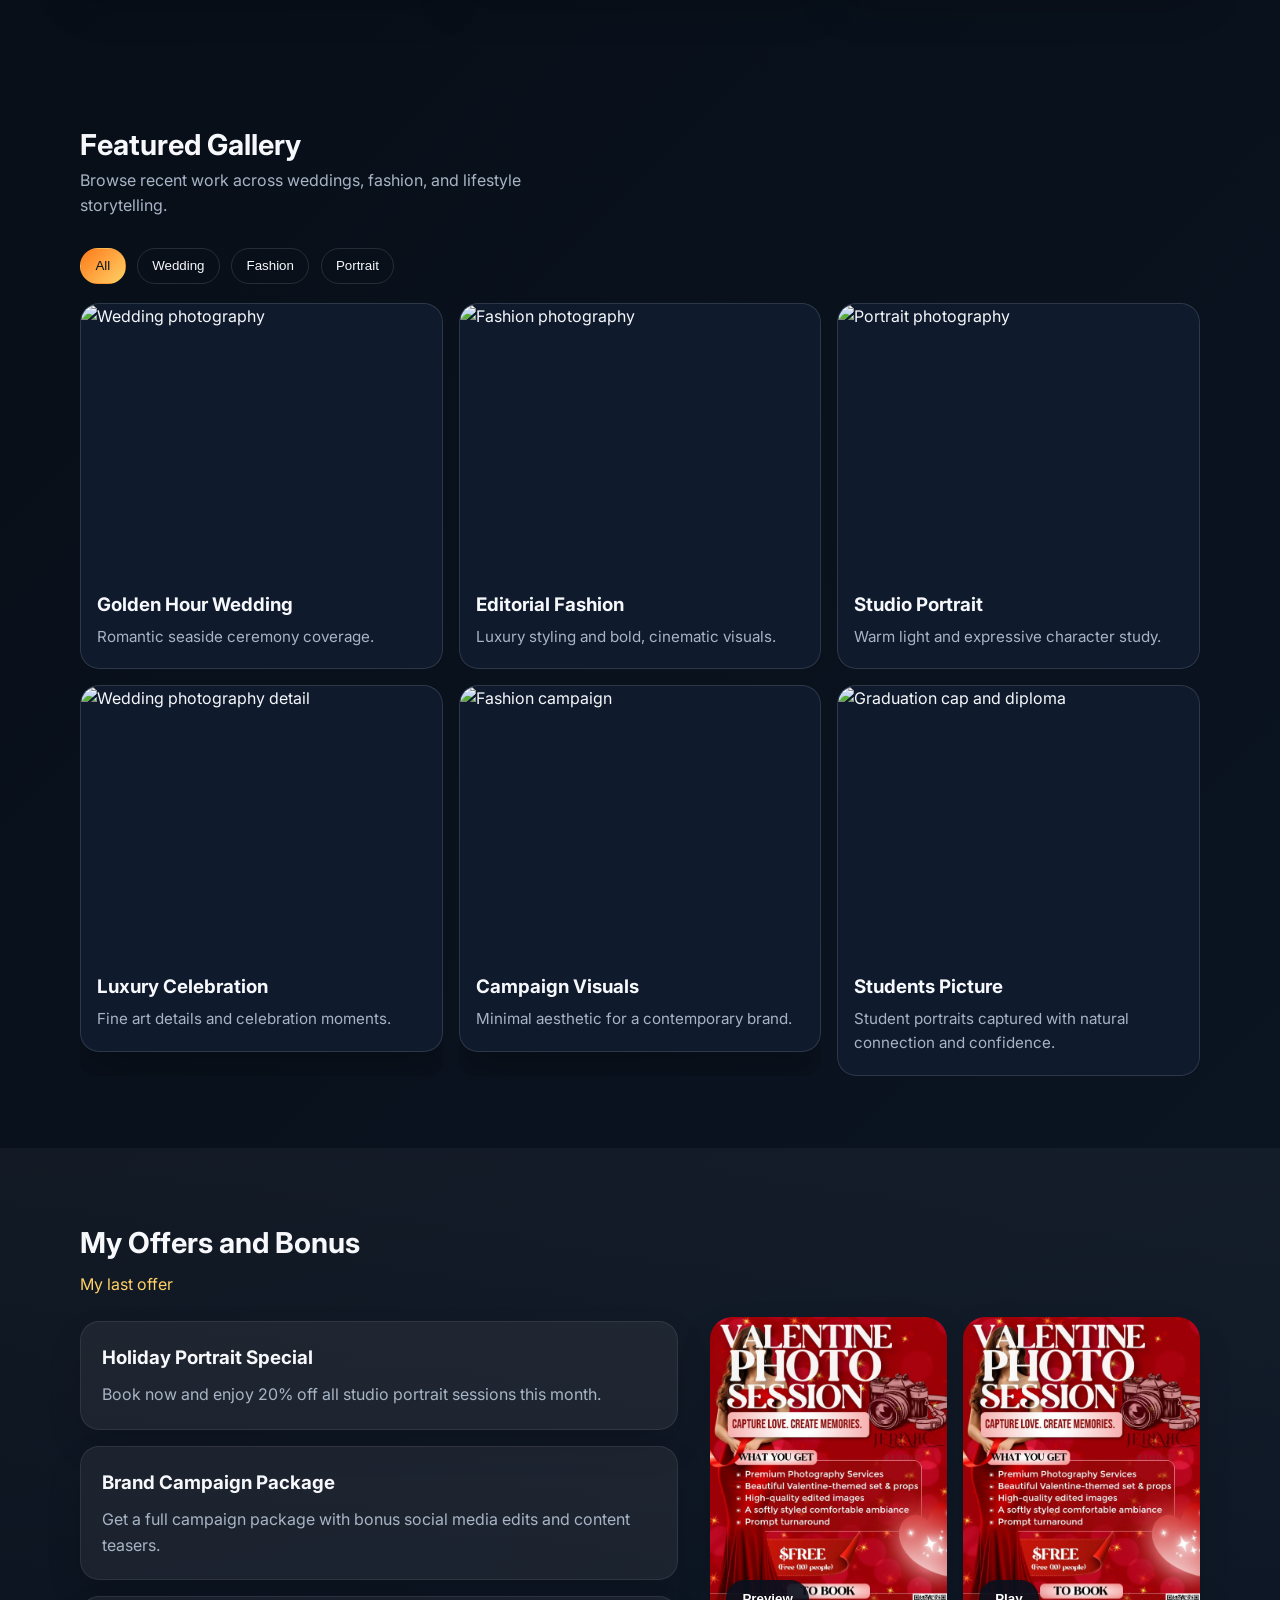
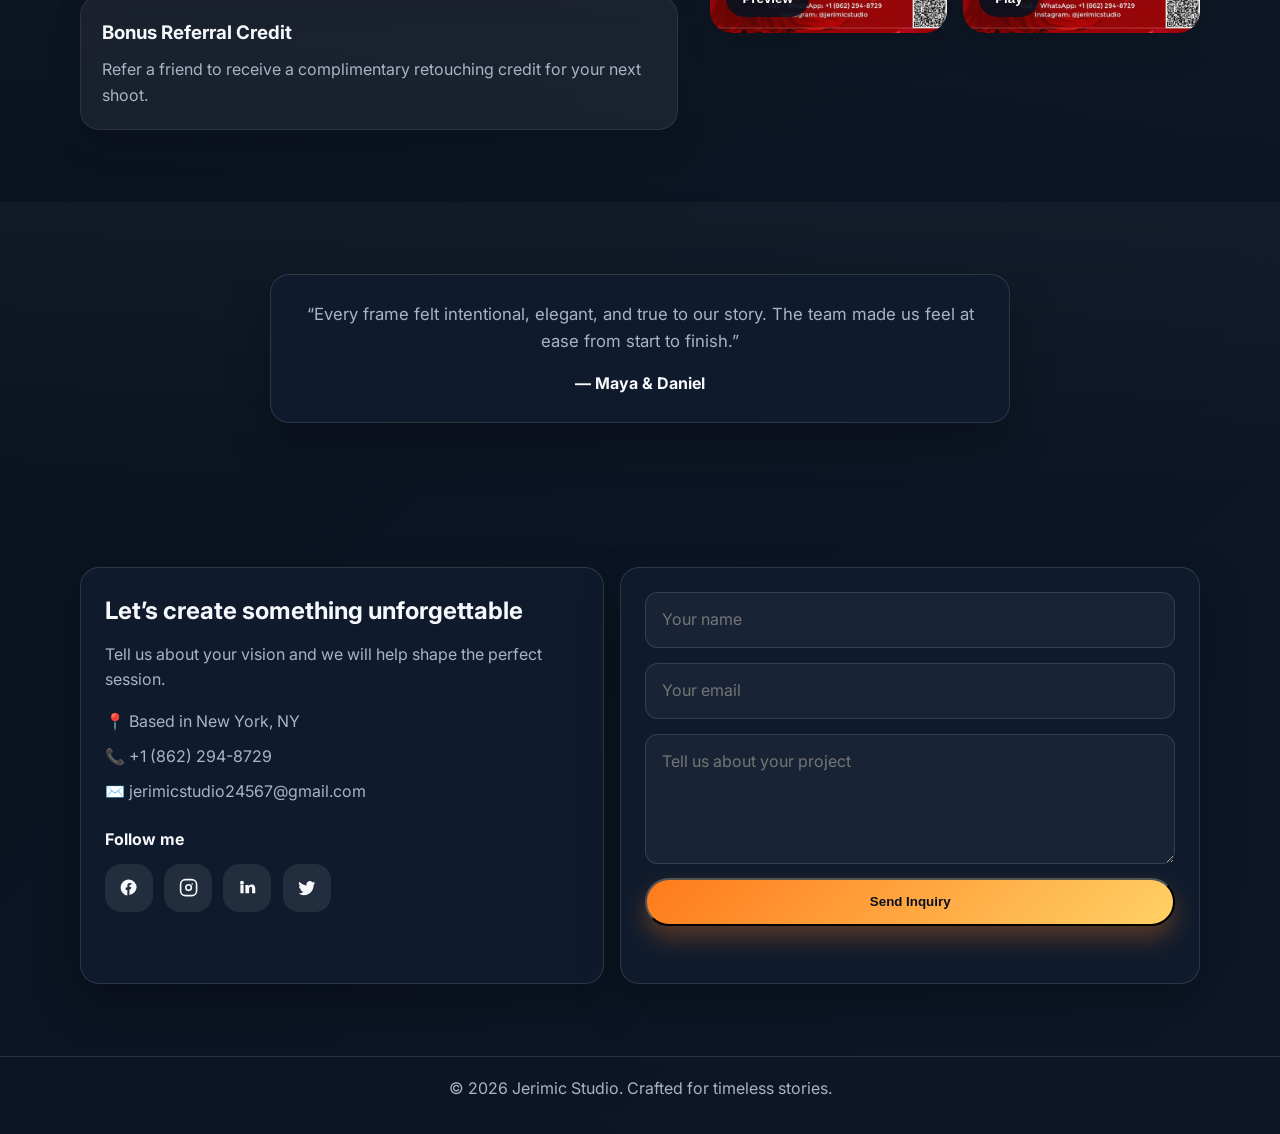
==== commit 271eaff6: "updates on form" ====
--- a/index.html
+++ b/index.html
@@ -396,9 +396,9 @@
               session.
             </p>
             <ul>
-              <li>📍 Based in Los Angeles, CA</li>
-              <li>📞 (310) 555-0148</li>
-              <li>✉️ hello@jerimicstudio.com</li>
+              <li>📍 Based in New York, NY</li>
+              <li>📞 +1 (862) 294-8729</li>
+              <li>✉️ jerimicstudio24567@gmail.com</li>
             </ul>
 
             <div class="social-section">
@@ -487,9 +487,15 @@
           </div>
           <div class="contact-card">
             <form class="contact-form">
-              <input type="text" placeholder="Your name" required />
-              <input type="email" placeholder="Your email" required />
+              <input type="text" name="name" placeholder="Your name" required />
+              <input
+                type="email"
+                name="email"
+                placeholder="Your email"
+                required
+              />
               <textarea
+                name="message"
                 placeholder="Tell us about your project"
                 required
               ></textarea>
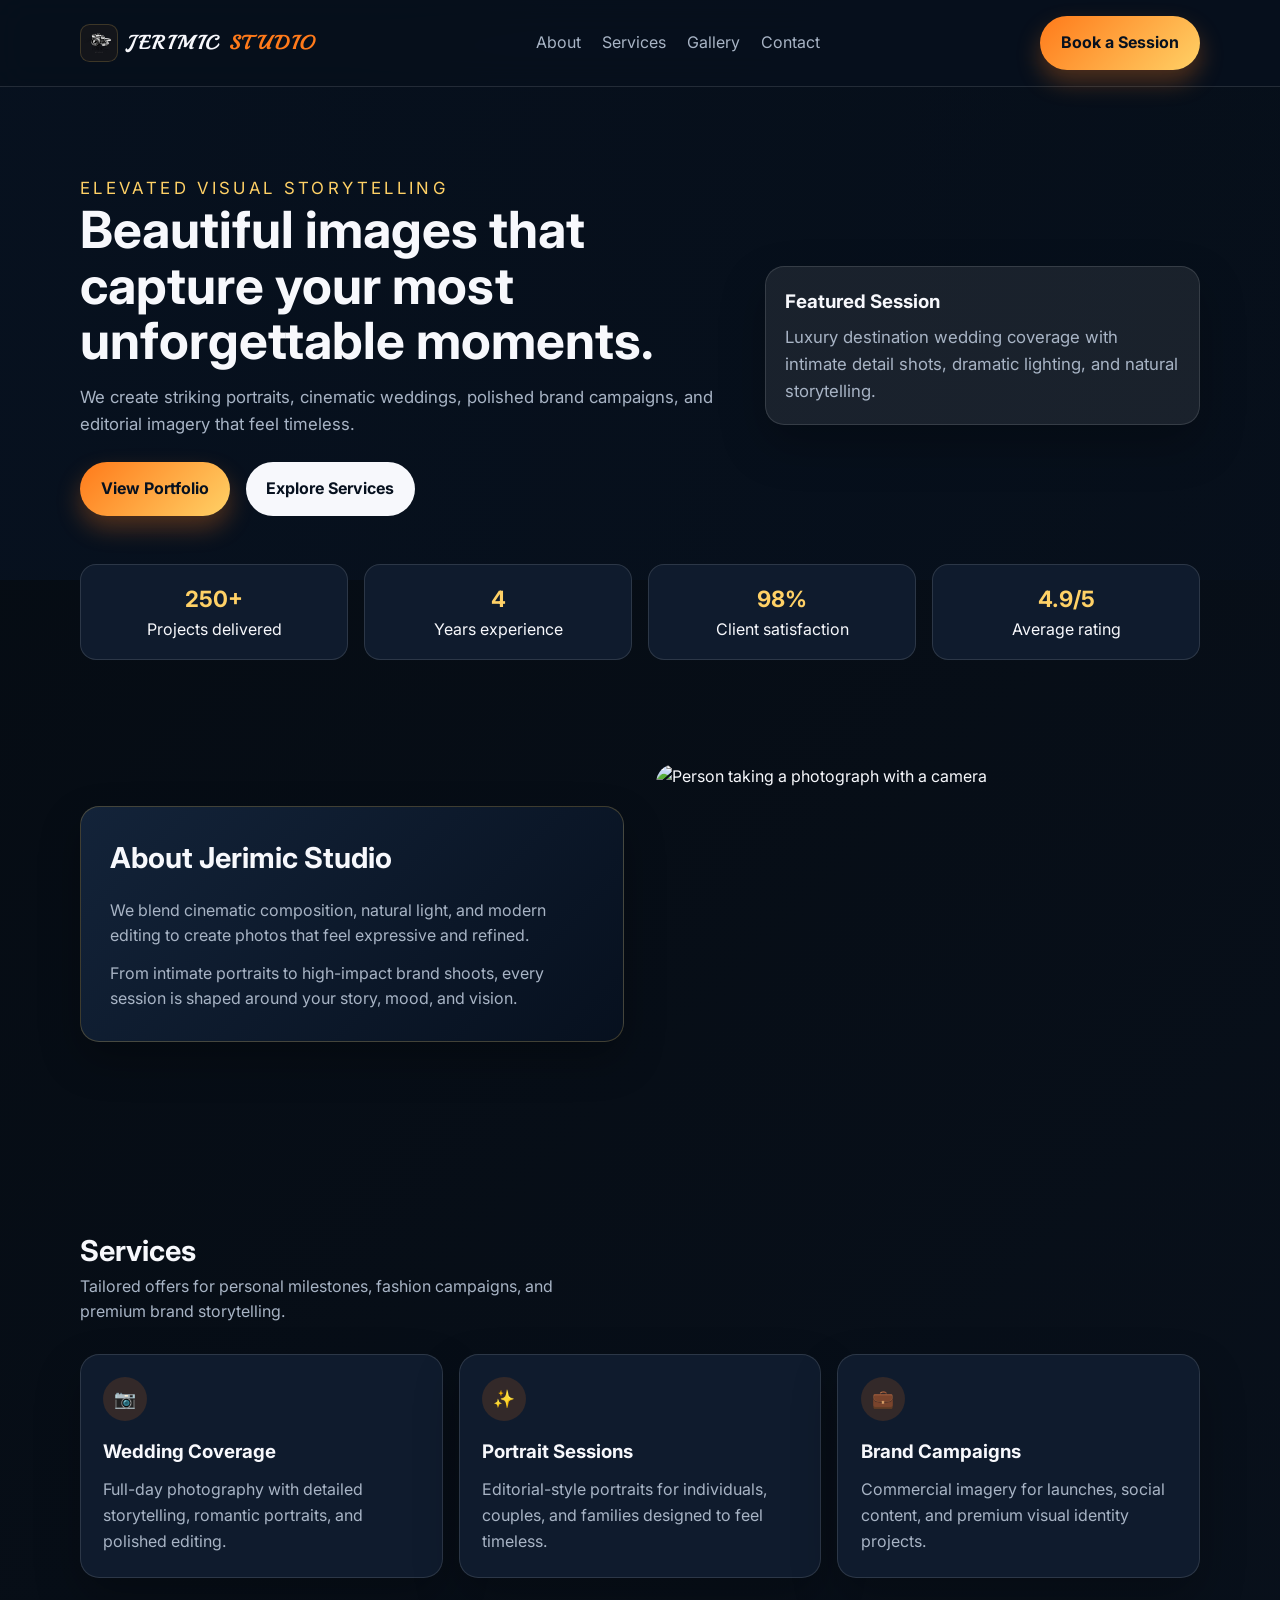
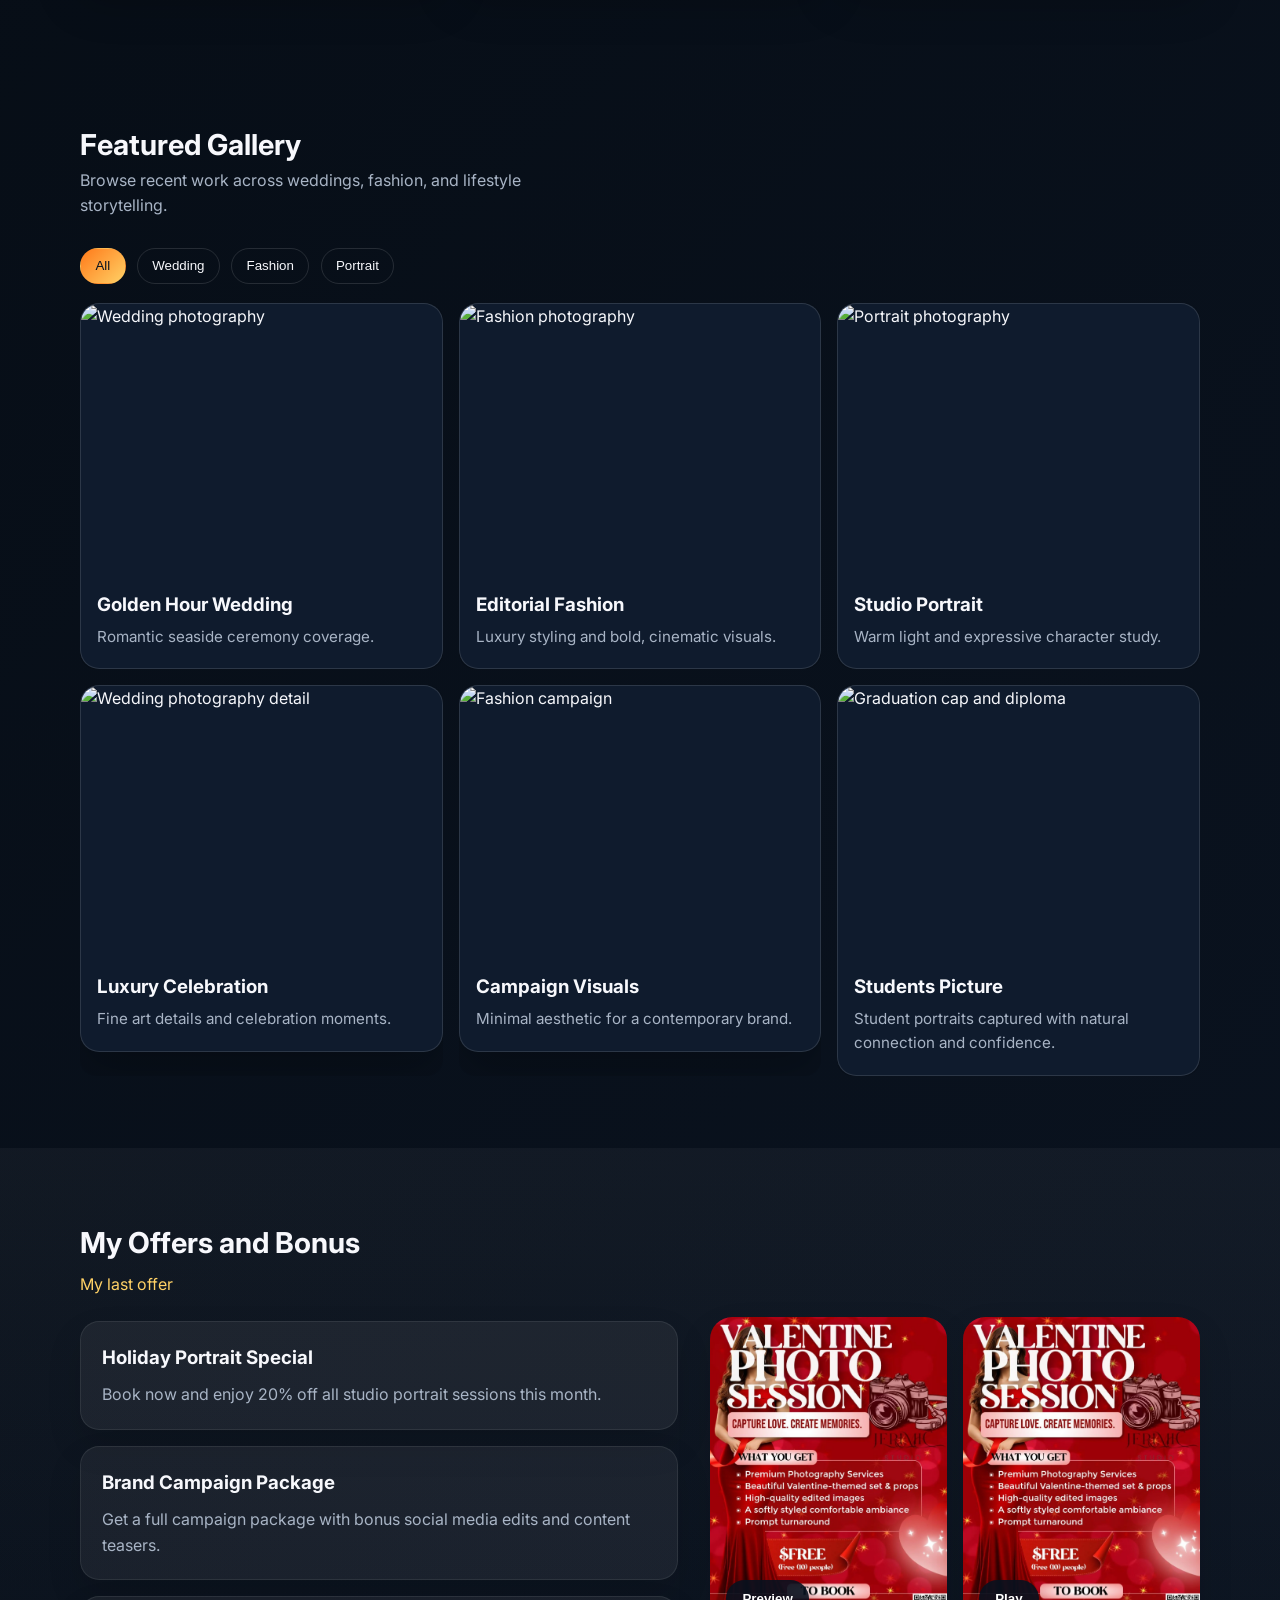
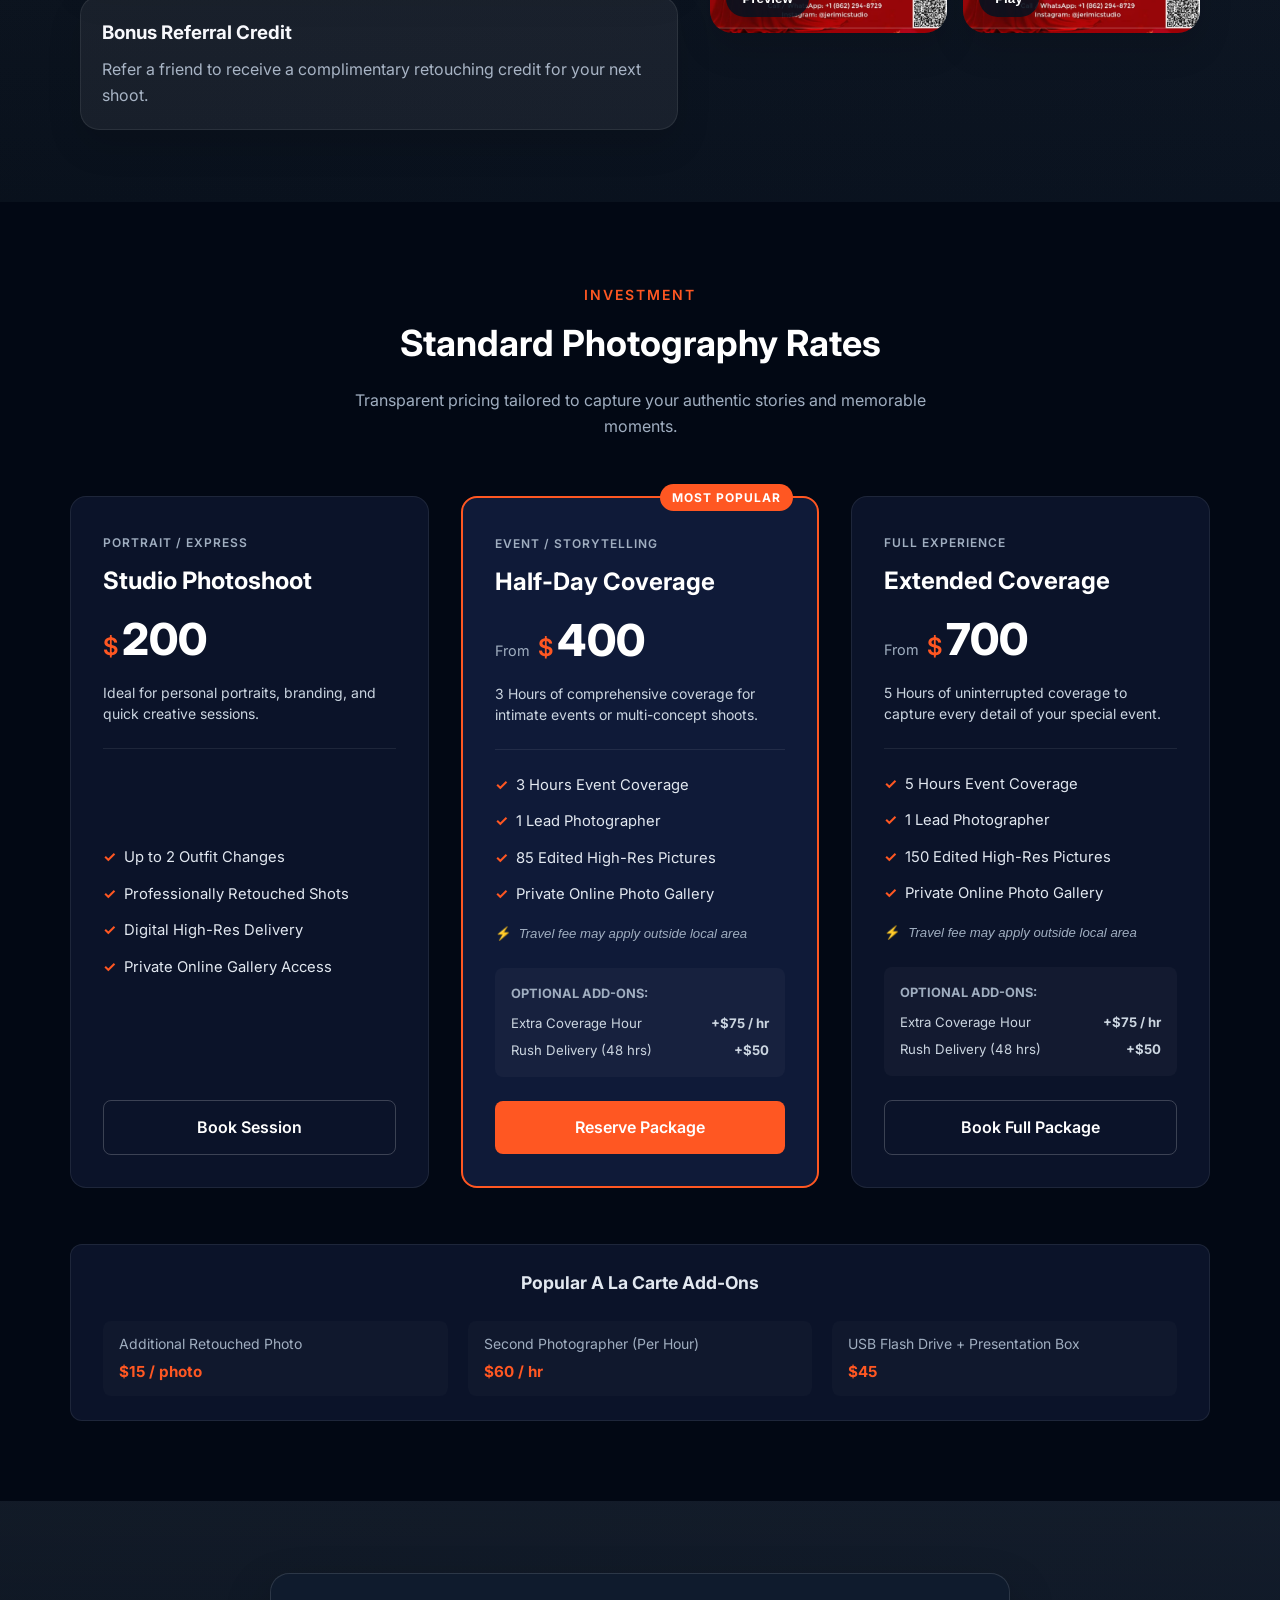
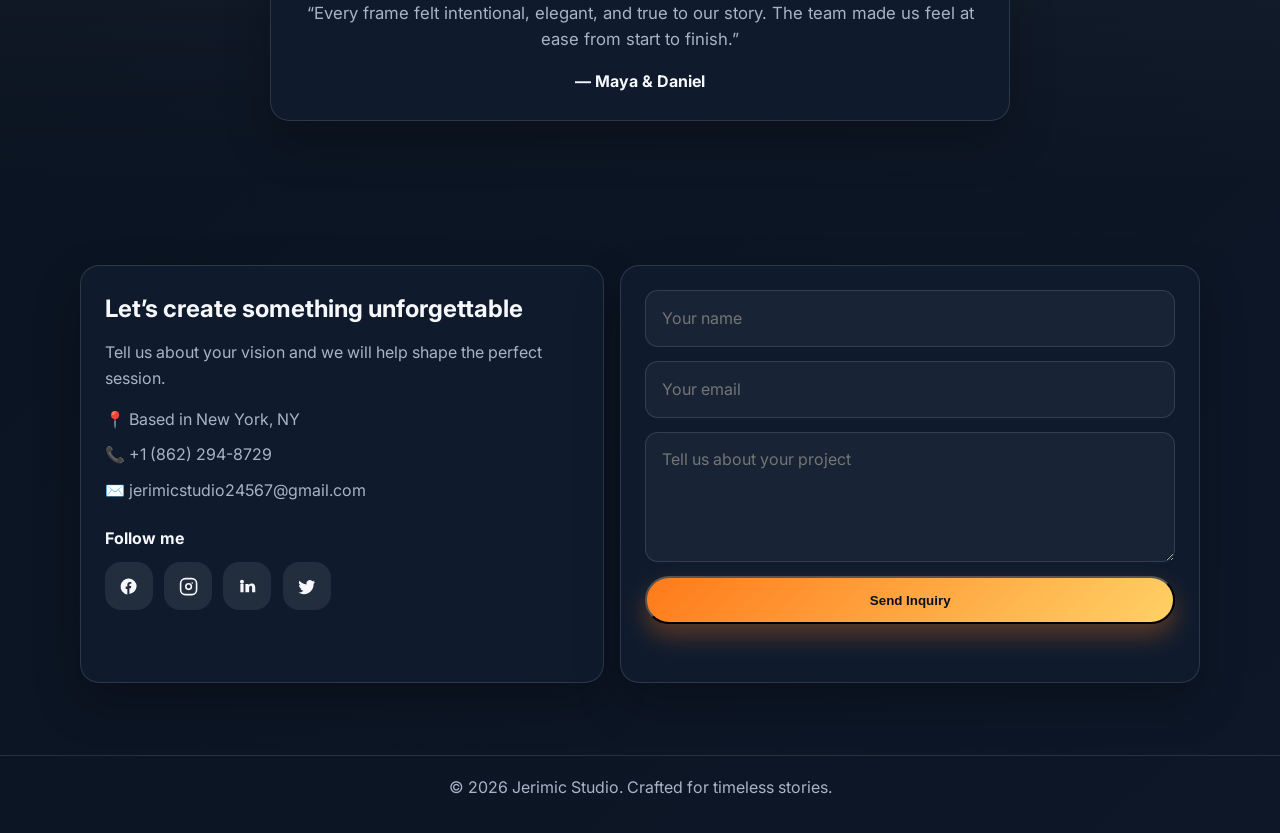
==== commit 6bdf4eeb: "Add standard pricing list section with responsive layout" ====
--- a/index.html
+++ b/index.html
@@ -368,6 +368,177 @@
         </div>
       </section>
 
+      <!-- ================= PRICE LIST SECTION ================= -->
+      <section class="pricing-section" id="pricing">
+        <div class="pricing-container">
+          <div class="pricing-header">
+            <span class="pricing-subtitle">Investment</span>
+            <h2 class="pricing-title">Standard Photography Rates</h2>
+            <p class="pricing-description">
+              Transparent pricing tailored to capture your authentic stories and
+              memorable moments.
+            </p>
+          </div>
+
+          <div class="pricing-grid">
+            <!-- Package 1: Photoshoot Session -->
+            <div class="price-card">
+              <div class="card-header">
+                <span class="package-badge">Portrait / Express</span>
+                <h3 class="package-name">Studio Photoshoot</h3>
+                <div class="package-price">
+                  <span class="currency">$</span>
+                  <span class="amount">200</span>
+                </div>
+                <p class="package-tagline">
+                  Ideal for personal portraits, branding, and quick creative
+                  sessions.
+                </p>
+              </div>
+              <div class="card-body">
+                <ul class="package-features">
+                  <li><i class="feature-icon">✓</i> Up to 2 Outfit Changes</li>
+                  <li>
+                    <i class="feature-icon">✓</i> Professionally Retouched Shots
+                  </li>
+                  <li>
+                    <i class="feature-icon">✓</i> Digital High-Res Delivery
+                  </li>
+                  <li>
+                    <i class="feature-icon">✓</i> Private Online Gallery Access
+                  </li>
+                </ul>
+              </div>
+              <div class="card-footer">
+                <a href="#contact" class="pricing-btn secondary-btn"
+                  >Book Session</a
+                >
+              </div>
+            </div>
+
+            <!-- Package 2: 3-Hour Coverage (Featured) -->
+            <div class="price-card featured-card">
+              <div class="featured-ribbon">Most Popular</div>
+              <div class="card-header">
+                <span class="package-badge">Event / Storytelling</span>
+                <h3 class="package-name">Half-Day Coverage</h3>
+                <div class="package-price">
+                  <span class="price-prefix">From</span>
+                  <span class="currency">$</span>
+                  <span class="amount">400</span>
+                </div>
+                <p class="package-tagline">
+                  3 Hours of comprehensive coverage for intimate events or
+                  multi-concept shoots.
+                </p>
+              </div>
+              <div class="card-body">
+                <ul class="package-features">
+                  <li><i class="feature-icon">✓</i> 3 Hours Event Coverage</li>
+                  <li><i class="feature-icon">✓</i> 1 Lead Photographer</li>
+                  <li>
+                    <i class="feature-icon">✓</i> 85 Edited High-Res Pictures
+                  </li>
+                  <li>
+                    <i class="feature-icon">✓</i> Private Online Photo Gallery
+                  </li>
+                  <li class="notice-item">
+                    ⚡ <em>Travel fee may apply outside local area</em>
+                  </li>
+                </ul>
+
+                <div class="card-addons">
+                  <span class="addons-title">Optional Add-ons:</span>
+                  <ul class="addons-list">
+                    <li>
+                      <span>Extra Coverage Hour</span>
+                      <strong>+$75 / hr</strong>
+                    </li>
+                    <li>
+                      <span>Rush Delivery (48 hrs)</span> <strong>+$50</strong>
+                    </li>
+                  </ul>
+                </div>
+              </div>
+              <div class="card-footer">
+                <a href="#contact" class="pricing-btn primary-btn"
+                  >Reserve Package</a
+                >
+              </div>
+            </div>
+
+            <!-- Package 3: 5-Hour Coverage -->
+            <div class="price-card">
+              <div class="card-header">
+                <span class="package-badge">Full Experience</span>
+                <h3 class="package-name">Extended Coverage</h3>
+                <div class="package-price">
+                  <span class="price-prefix">From</span>
+                  <span class="currency">$</span>
+                  <span class="amount">700</span>
+                </div>
+                <p class="package-tagline">
+                  5 Hours of uninterrupted coverage to capture every detail of
+                  your special event.
+                </p>
+              </div>
+              <div class="card-body">
+                <ul class="package-features">
+                  <li><i class="feature-icon">✓</i> 5 Hours Event Coverage</li>
+                  <li><i class="feature-icon">✓</i> 1 Lead Photographer</li>
+                  <li>
+                    <i class="feature-icon">✓</i> 150 Edited High-Res Pictures
+                  </li>
+                  <li>
+                    <i class="feature-icon">✓</i> Private Online Photo Gallery
+                  </li>
+                  <li class="notice-item">
+                    ⚡ <em>Travel fee may apply outside local area</em>
+                  </li>
+                </ul>
+
+                <div class="card-addons">
+                  <span class="addons-title">Optional Add-ons:</span>
+                  <ul class="addons-list">
+                    <li>
+                      <span>Extra Coverage Hour</span>
+                      <strong>+$75 / hr</strong>
+                    </li>
+                    <li>
+                      <span>Rush Delivery (48 hrs)</span> <strong>+$50</strong>
+                    </li>
+                  </ul>
+                </div>
+              </div>
+              <div class="card-footer">
+                <a href="#contact" class="pricing-btn secondary-btn"
+                  >Book Full Package</a
+                >
+              </div>
+            </div>
+          </div>
+
+          <!-- Extra Recommended Add-ons Row -->
+          <div class="extra-addons-box">
+            <h4 class="extra-title">Popular A La Carte Add-Ons</h4>
+            <div class="extra-grid">
+              <div class="extra-item">
+                <span>Additional Retouched Photo</span>
+                <strong>$15 / photo</strong>
+              </div>
+              <div class="extra-item">
+                <span>Second Photographer (Per Hour)</span>
+                <strong>$60 / hr</strong>
+              </div>
+              <div class="extra-item">
+                <span>USB Flash Drive + Presentation Box</span>
+                <strong>$45</strong>
+              </div>
+            </div>
+          </div>
+        </div>
+      </section>
+
       <section class="section testimonials">
         <div class="container">
           <div class="testimonial-card">
--- a/styles.css
+++ b/styles.css
@@ -484,6 +484,284 @@
   transform: translateY(-2px);
 }
 
+/* ================= PRICING SECTION STYLES ================= */
+.pricing-section {
+  padding: 5rem 1.5rem;
+  background-color: #020814; /* Matches dark theme background */
+  color: #ffffff;
+}
+
+.pricing-container {
+  max-width: 1140px;
+  margin: 0 auto;
+}
+
+.pricing-header {
+  text-align: center;
+  margin-bottom: 3.5rem;
+}
+
+.pricing-subtitle {
+  display: inline-block;
+  font-size: 0.875rem;
+  font-weight: 600;
+  text-transform: uppercase;
+  letter-spacing: 2px;
+  color: #ff5722; /* Studio accent color */
+  margin-bottom: 0.5rem;
+}
+
+.pricing-title {
+  font-size: 2.25rem;
+  font-weight: 700;
+  margin-bottom: 1rem;
+}
+
+.pricing-description {
+  color: #a0aec0;
+  max-width: 600px;
+  margin: 0 auto;
+  font-size: 1rem;
+  line-height: 1.6;
+}
+
+/* Grid Layout */
+.pricing-grid {
+  display: grid;
+  grid-template-columns: repeat(auto-fit, minmax(300px, 1fr));
+  gap: 2rem;
+  align-items: stretch;
+}
+
+/* Pricing Card Component */
+.price-card {
+  background: #0b1329;
+  border: 1px solid rgba(255, 255, 255, 0.08);
+  border-radius: 16px;
+  padding: 2rem;
+  display: flex;
+  flex-direction: column;
+  justify-content: space-between;
+  position: relative;
+  transition:
+    transform 0.3s ease,
+    border-color 0.3s ease,
+    box-shadow 0.3s ease;
+}
+
+.price-card:hover {
+  transform: translateY(-5px);
+  border-color: rgba(255, 87, 34, 0.4);
+  box-shadow: 0 12px 30px rgba(0, 0, 0, 0.35);
+}
+
+/* Featured Card Highlighting */
+.price-card.featured-card {
+  border: 2px solid #ff5722;
+  background: #0f1a38;
+}
+
+.featured-ribbon {
+  position: absolute;
+  top: -14px;
+  right: 24px;
+  background: #ff5722;
+  color: #fff;
+  font-size: 0.75rem;
+  font-weight: 700;
+  text-transform: uppercase;
+  padding: 4px 12px;
+  border-radius: 20px;
+  letter-spacing: 1px;
+}
+
+/* Card Header */
+.package-badge {
+  font-size: 0.75rem;
+  text-transform: uppercase;
+  letter-spacing: 1px;
+  color: #a0aec0;
+  font-weight: 600;
+}
+
+.package-name {
+  font-size: 1.5rem;
+  font-weight: 700;
+  margin: 0.5rem 0 1rem 0;
+}
+
+.package-price {
+  display: flex;
+  align-items: baseline;
+  gap: 4px;
+  margin-bottom: 1rem;
+}
+
+.price-prefix {
+  font-size: 0.9rem;
+  color: #a0aec0;
+  margin-right: 4px;
+}
+
+.package-price .currency {
+  font-size: 1.5rem;
+  font-weight: 600;
+  color: #ff5722;
+}
+
+.package-price .amount {
+  font-size: 2.75rem;
+  font-weight: 800;
+  line-height: 1;
+}
+
+.package-tagline {
+  font-size: 0.875rem;
+  color: #cbd5e0;
+  line-height: 1.5;
+  margin-bottom: 1.5rem;
+  padding-bottom: 1.5rem;
+  border-bottom: 1px solid rgba(255, 255, 255, 0.08);
+}
+
+/* Card Body & Features */
+.package-features {
+  list-style: none;
+  padding: 0;
+  margin: 0 0 1.5rem 0;
+}
+
+.package-features li {
+  font-size: 0.925rem;
+  color: #e2e8f0;
+  margin-bottom: 0.8rem;
+  display: flex;
+  align-items: center;
+  gap: 8px;
+}
+
+.feature-icon {
+  color: #ff5722;
+  font-style: normal;
+  font-weight: bold;
+}
+
+.notice-item {
+  font-size: 0.825rem !important;
+  color: #a0aec0 !important;
+  margin-top: 1rem;
+}
+
+/* Addons inside card */
+.card-addons {
+  background: rgba(255, 255, 255, 0.03);
+  padding: 1rem;
+  border-radius: 8px;
+  margin-top: 1rem;
+}
+
+.addons-title {
+  display: block;
+  font-size: 0.8rem;
+  font-weight: 700;
+  text-transform: uppercase;
+  color: #a0aec0;
+  margin-bottom: 0.5rem;
+}
+
+.addons-list {
+  list-style: none;
+  padding: 0;
+  margin: 0;
+}
+
+.addons-list li {
+  display: flex;
+  justify-content: space-between;
+  font-size: 0.825rem;
+  color: #cbd5e0;
+  margin-bottom: 0.4rem;
+}
+
+.addons-list li:last-child {
+  margin-bottom: 0;
+}
+
+/* Card Footer Buttons */
+.card-footer {
+  margin-top: 1.5rem;
+}
+
+.pricing-btn {
+  display: block;
+  width: 100%;
+  text-align: center;
+  padding: 0.85rem 1rem;
+  border-radius: 8px;
+  font-weight: 600;
+  text-decoration: none;
+  transition: all 0.2s ease;
+}
+
+.primary-btn {
+  background: #ff5722;
+  color: #ffffff;
+}
+
+.primary-btn:hover {
+  background: #e64a19;
+}
+
+.secondary-btn {
+  background: transparent;
+  color: #ffffff;
+  border: 1px solid rgba(255, 255, 255, 0.2);
+}
+
+.secondary-btn:hover {
+  border-color: #ff5722;
+  color: #ff5722;
+}
+
+/* Extra Recommended Add-ons Section */
+.extra-addons-box {
+  margin-top: 3.5rem;
+  background: #0b1329;
+  border: 1px solid rgba(255, 255, 255, 0.08);
+  border-radius: 12px;
+  padding: 1.5rem 2rem;
+}
+
+.extra-title {
+  text-align: center;
+  font-size: 1.1rem;
+  font-weight: 700;
+  margin-bottom: 1.5rem;
+  color: #e2e8f0;
+}
+
+.extra-grid {
+  display: grid;
+  grid-template-columns: repeat(auto-fit, minmax(220px, 1fr));
+  gap: 1.25rem;
+}
+
+.extra-item {
+  display: flex;
+  flex-direction: column;
+  gap: 4px;
+  font-size: 0.875rem;
+  color: #a0aec0;
+  background: rgba(255, 255, 255, 0.02);
+  padding: 0.75rem 1rem;
+  border-radius: 8px;
+}
+
+.extra-item strong {
+  color: #ff5722;
+  font-size: 0.95rem;
+}
+
 .media-overlay {
   position: fixed;
   inset: 0;
@@ -539,8 +817,23 @@
     grid-template-columns: 1fr 1fr;
   }
 
-  #mediaOverlayImage {
+  /* #mediaOverlayImage {
     display: none !important;
+  } */
+}
+
+/* Responsive adjustments */
+@media (max-width: 720px) {
+  .pricing-section {
+    padding: 3.5rem 1rem;
+  }
+
+  .pricing-title {
+    font-size: 1.75rem;
+  }
+
+  .price-card {
+    padding: 1.5rem;
   }
 }
 
@@ -765,3 +1058,36 @@
     padding-top: 4rem;
   }
 }
+/* Mobile Modal Layout Fix */
+@media (max-width: 720px) {
+  /* 1. Only hide the image when the video modal mode is active */
+  .media-overlay[data-type='video'] #mediaOverlayImage {
+    display: none !important;
+  }
+
+  /* 2. Show the image when the preview modal mode is active */
+  .media-overlay[data-type='image'] #mediaOverlayImage {
+    display: block !important;
+    width: 100% !important;
+    height: auto !important;
+    max-height: 80vh !important;
+    object-fit: contain !important;
+  }
+
+  /* 3. Modal frame adjustments for mobile */
+  .media-overlay-frame {
+    display: flex !important;
+    flex-direction: column !important;
+    width: 100% !important;
+    max-width: 360px !important;
+    align-items: center !important;
+    justify-content: center !important;
+  }
+
+  #mediaOverlayVideo {
+    width: 100% !important;
+    height: auto !important;
+    max-height: 80vh !important;
+    object-fit: contain !important;
+  }
+}
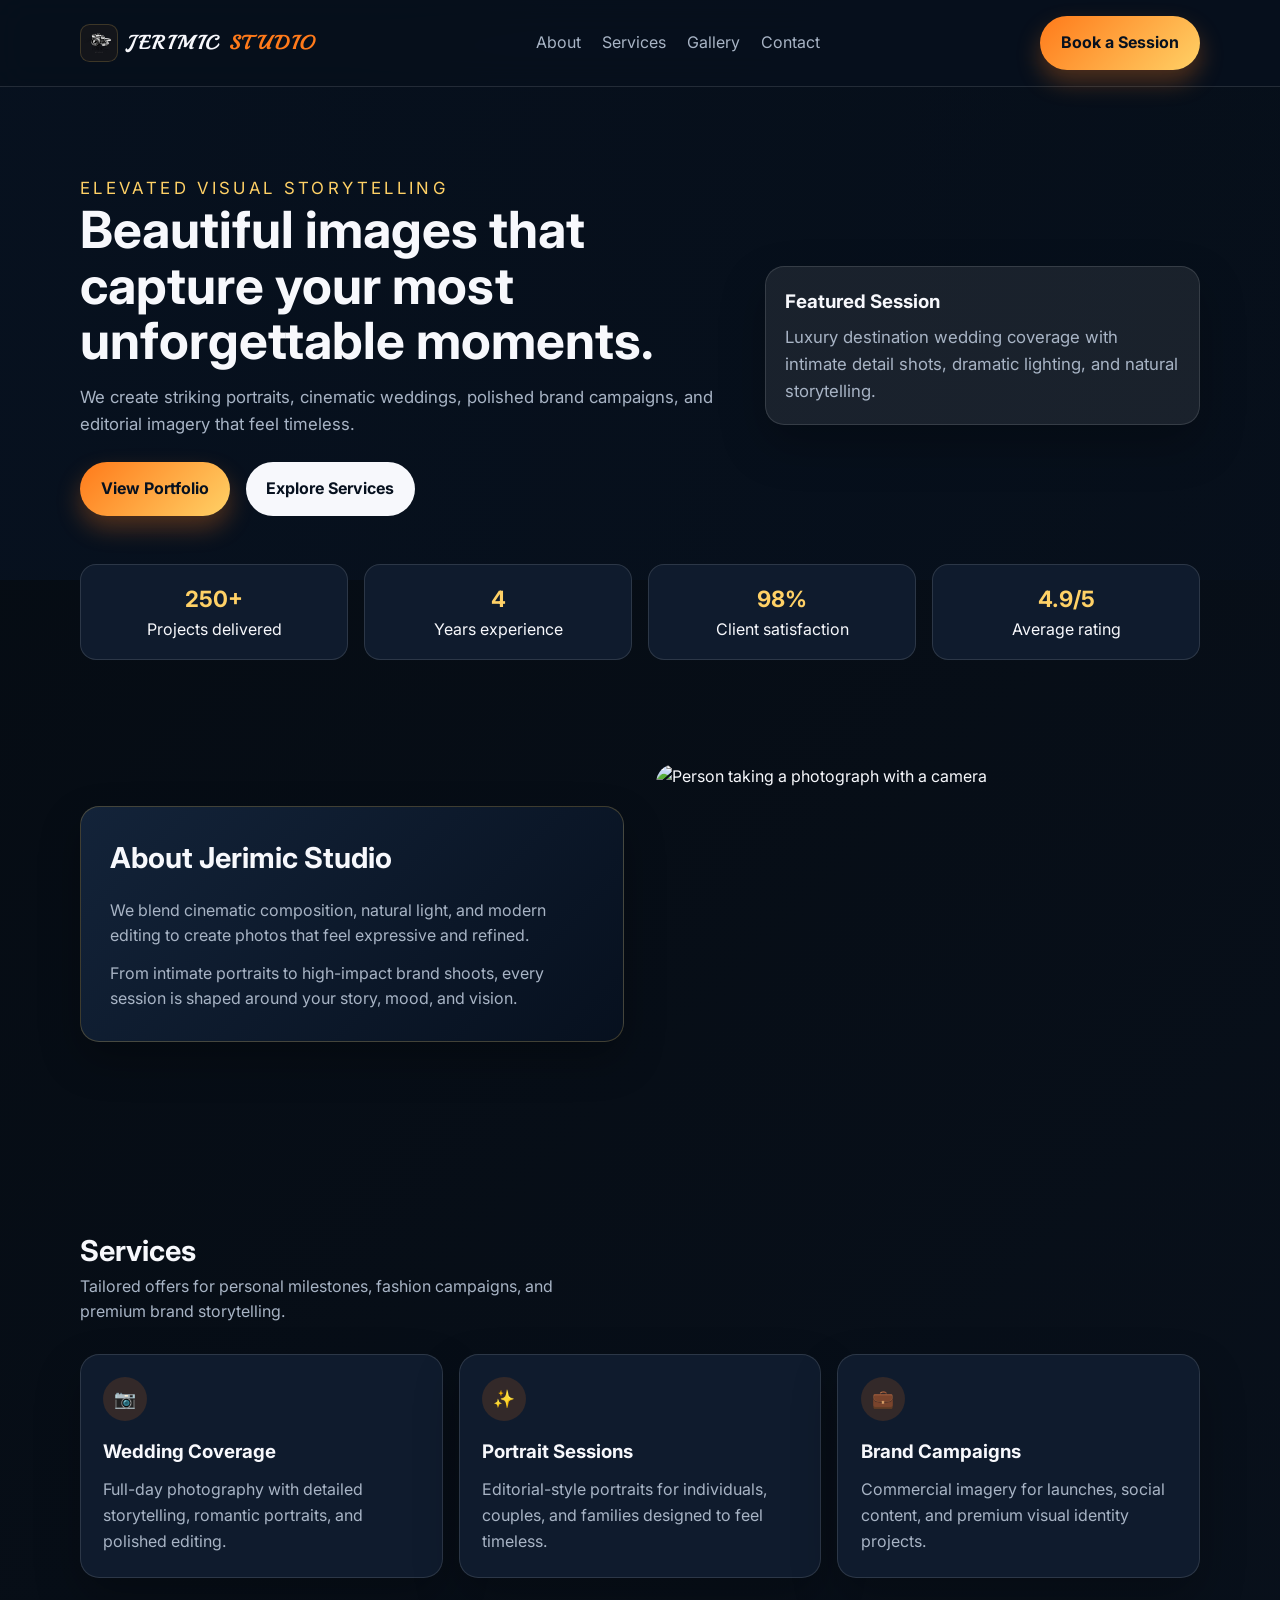
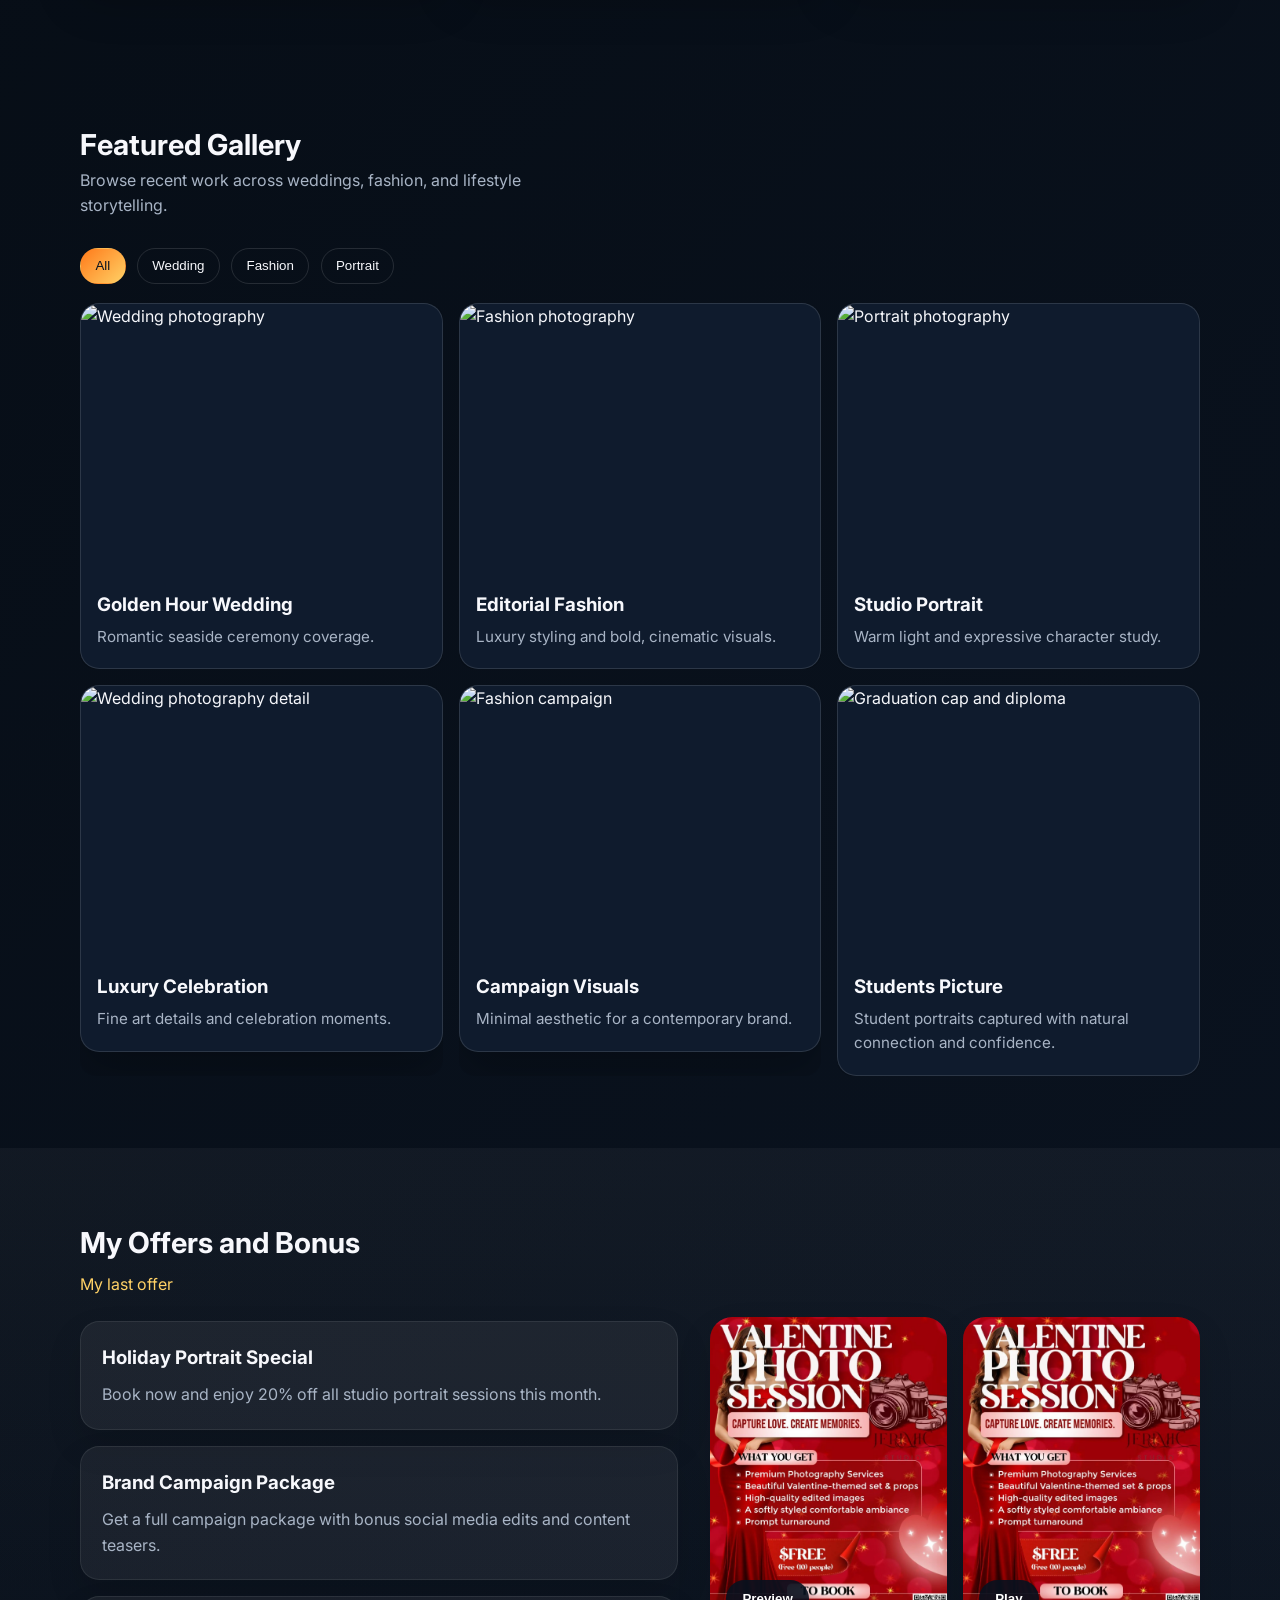
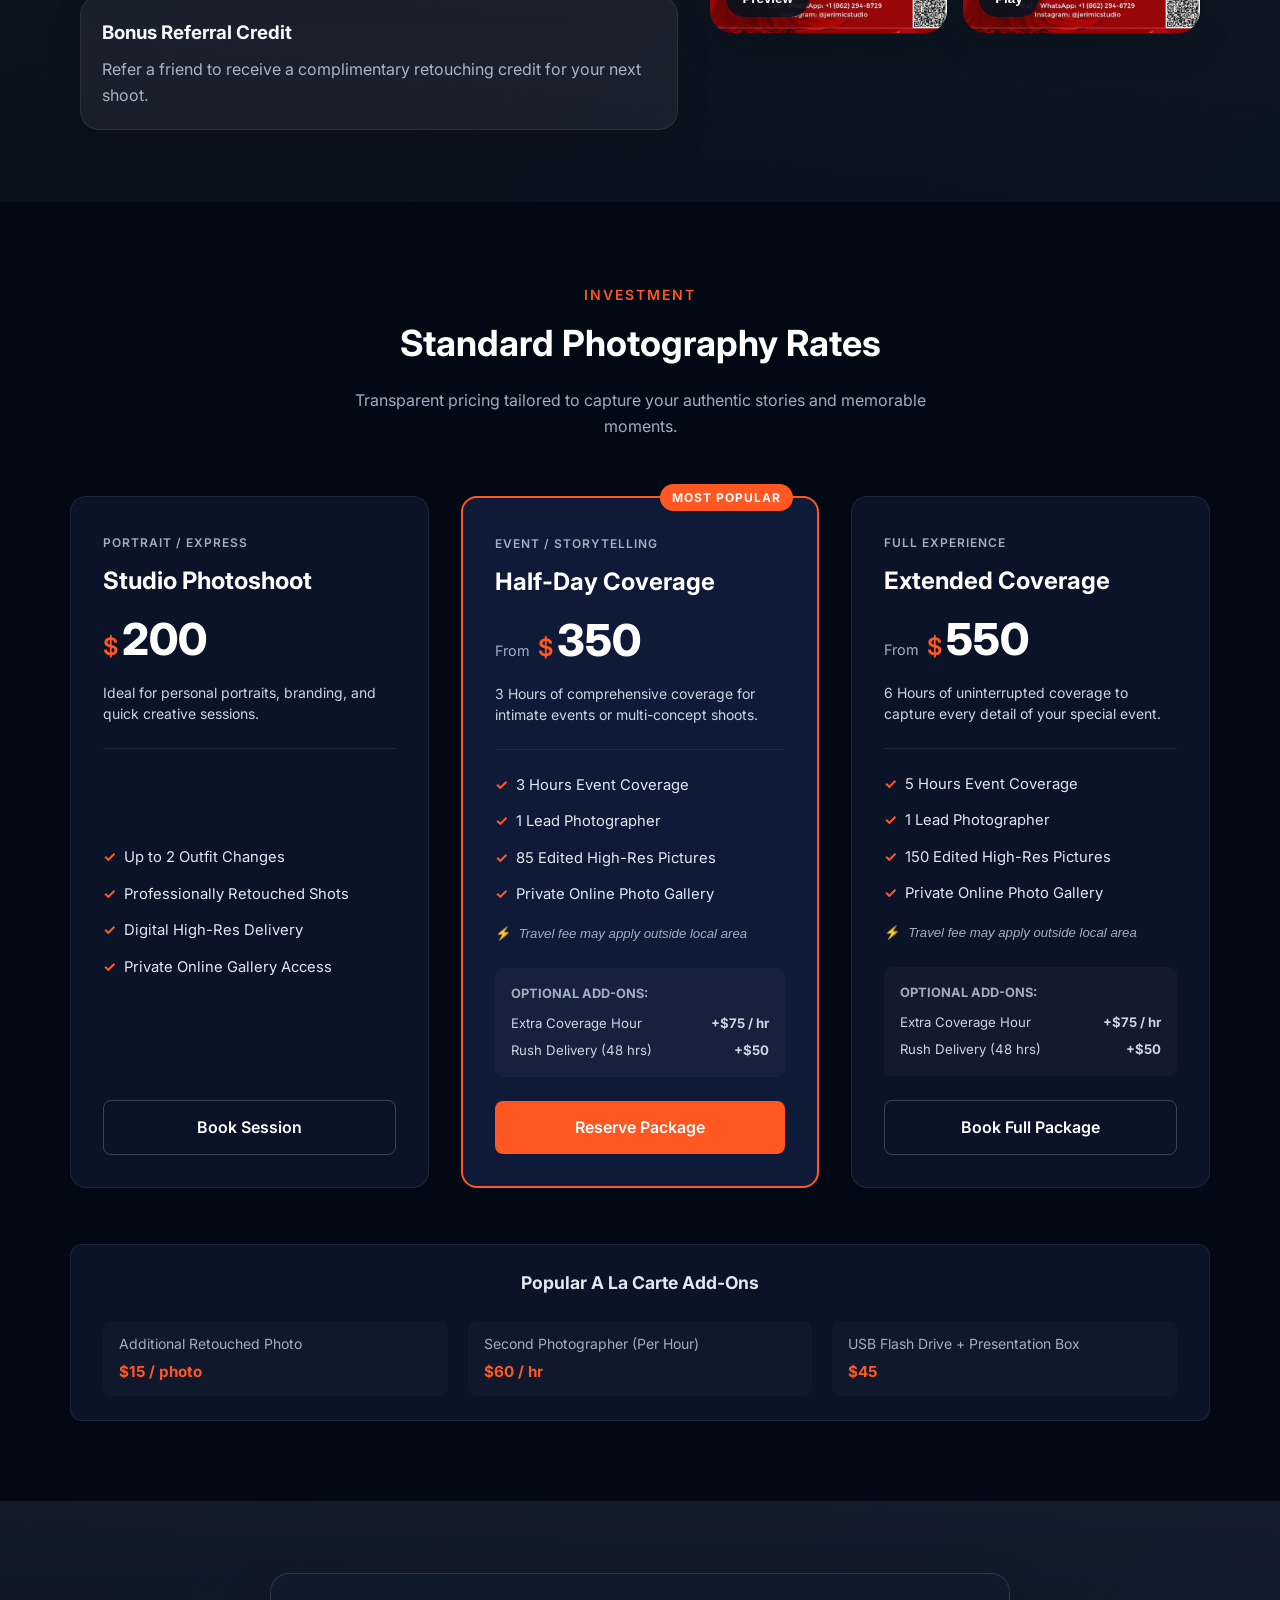
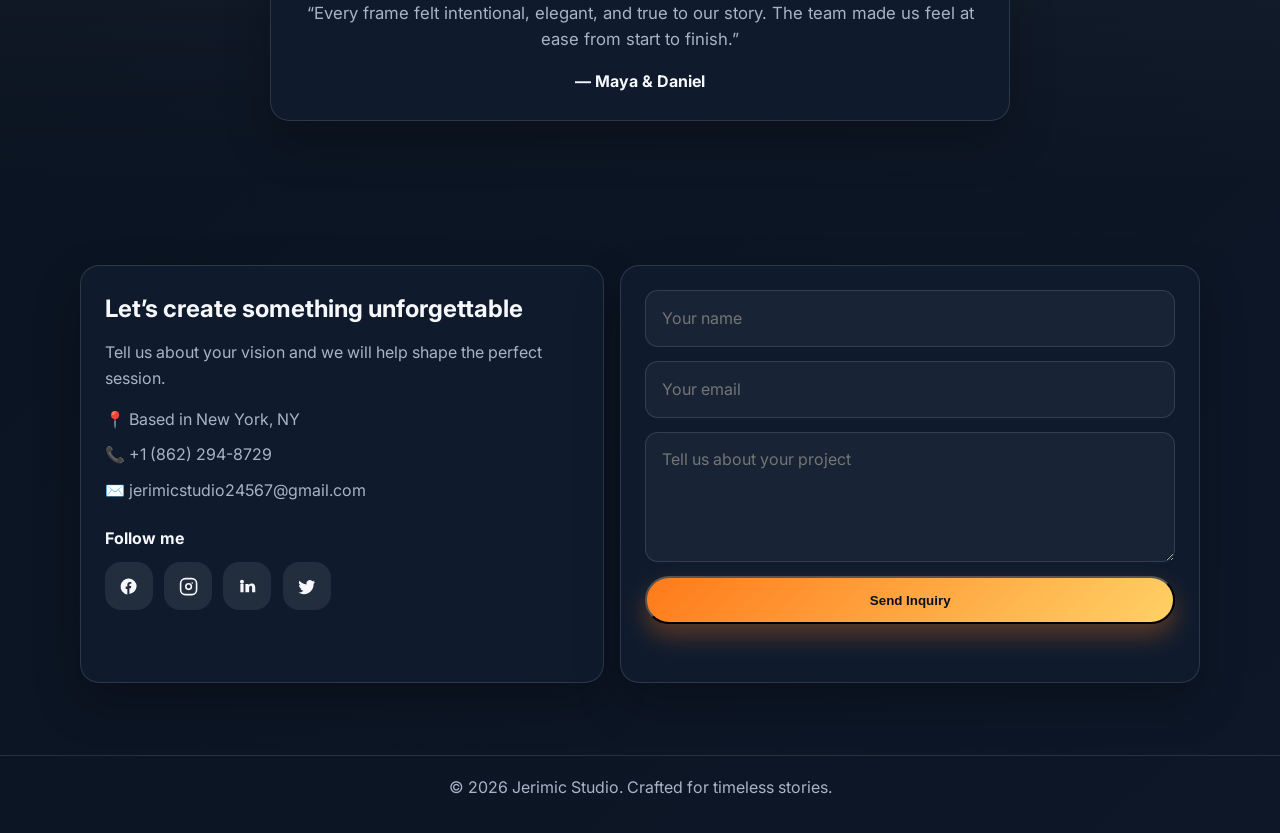
==== commit f80cf073: "price list correction  to  and  to" ====
--- a/index.html
+++ b/index.html
@@ -21,6 +21,7 @@
     <link rel="stylesheet" href="styles.css" />
   </head>
   <body>
+    <!-- ================= HEADER SECTION ================= -->
     <header class="site-header">
       <div class="container nav-bar">
         <a href="#home" class="brand">
@@ -46,6 +47,7 @@
     </header>
 
     <main id="home">
+      <!-- ================= HERO SECTION ================= -->
       <section class="hero">
         <div class="container hero-content">
           <div>
@@ -79,7 +81,7 @@
           </div>
         </div>
       </section>
-
+      <!-- ================= STARS SECTION ================= -->
       <section class="container stats">
         <div class="stat-box">
           <strong>250+</strong>
@@ -98,7 +100,7 @@
           <span>Average rating</span>
         </div>
       </section>
-
+      <!-- ================= ABOUT SECTION ================= -->
       <section id="about" class="section">
         <div class="container about">
           <div class="about-card">
@@ -122,7 +124,7 @@
           </div>
         </div>
       </section>
-
+      <!-- ================= SERVICE SECTION ================= -->
       <section id="services" class="section">
         <div class="container">
           <div class="section-header">
@@ -162,7 +164,7 @@
           </div>
         </div>
       </section>
-
+      <!-- ================= GALLERY SECTION ================= -->
       <section id="gallery" class="section">
         <div class="container">
           <div class="section-header">
@@ -288,7 +290,7 @@
           </div>
         </div>
       </section>
-
+      <!-- ================= OFFERS SECTION ================= -->
       <section id="offers" class="section offers-section">
         <div class="container offers-grid">
           <div class="offers-copy">
@@ -425,7 +427,7 @@
                 <div class="package-price">
                   <span class="price-prefix">From</span>
                   <span class="currency">$</span>
-                  <span class="amount">400</span>
+                  <span class="amount">350</span>
                 </div>
                 <p class="package-tagline">
                   3 Hours of comprehensive coverage for intimate events or
@@ -475,10 +477,10 @@
                 <div class="package-price">
                   <span class="price-prefix">From</span>
                   <span class="currency">$</span>
-                  <span class="amount">700</span>
+                  <span class="amount">550</span>
                 </div>
                 <p class="package-tagline">
-                  5 Hours of uninterrupted coverage to capture every detail of
+                  6 Hours of uninterrupted coverage to capture every detail of
                   your special event.
                 </p>
               </div>
@@ -538,7 +540,7 @@
           </div>
         </div>
       </section>
-
+      <!-- ================= TESTIMONIAL SECTION ================= -->
       <section class="section testimonials">
         <div class="container">
           <div class="testimonial-card">
@@ -557,7 +559,7 @@
           </div>
         </div>
       </section>
-
+      <!-- ================= CONTACT SECTION ================= -->
       <section id="contact" class="section">
         <div class="container contact">
           <div class="contact-card">
@@ -677,13 +679,13 @@
         </div>
       </section>
     </main>
-
+    <!-- ================= FOOTER SECTION ================= -->
     <footer class="footer">
       <div class="container">
         <p>© 2026 Jerimic Studio. Crafted for timeless stories.</p>
       </div>
     </footer>
-
+    <!-- ================= VIDEOS SECTION ================= -->
     <div class="media-overlay" hidden>
       <button
         class="media-overlay-close"
--- a/styles.css
+++ b/styles.css
@@ -1,3 +1,4 @@
+/* ================= GENERAL SECTION STYLES ================= */
 :root {
   --bg: #07111f;
   --surface: #0f1b2d;
@@ -72,6 +73,7 @@
   box-shadow: 0 12px 25px rgba(255, 122, 26, 0.3);
 }
 
+/* ================= HEADER SECTION STYLES ================= */
 .site-header {
   position: sticky;
   top: 0;
@@ -152,6 +154,7 @@
   align-self: flex-start;
 }
 
+/* ================= HERO SECTION STYLES ================= */
 .hero {
   padding: 5.5rem 0 4rem;
   background:
@@ -241,6 +244,7 @@
   max-width: 500px;
 }
 
+/* ================= ABOUT SECTION STYLES ================= */
 .about {
   display: grid;
   grid-template-columns: 1fr 1fr;
@@ -287,6 +291,7 @@
   object-position: center;
 }
 
+/* ================= SERVICE SECTION STYLES ================= */
 .services-grid {
   display: grid;
   grid-template-columns: repeat(3, minmax(0, 1fr));
@@ -337,6 +342,7 @@
   border-color: transparent;
 }
 
+/* ================= GALLERY SECTION STYLES ================= */
 .gallery-grid {
   display: grid;
   grid-template-columns: repeat(3, minmax(0, 1fr));
@@ -392,6 +398,8 @@
 .gallery-card.is-hidden {
   display: none;
 }
+
+/* ================= OFFERS SECTION STYLES ================= */
 .offers-section {
   background: linear-gradient(
     180deg,
@@ -762,6 +770,7 @@
   font-size: 0.95rem;
 }
 
+/* ================= VIDEOS SECTION STYLES ================= */
 .media-overlay {
   position: fixed;
   inset: 0;
@@ -808,6 +817,7 @@
   box-shadow: 0 20px 60px rgba(0, 0, 0, 0.3);
 }
 
+/* ================= RESPONSIVENESS STYLES ================= */
 @media (max-width: 900px) {
   .offers-grid {
     grid-template-columns: 1fr;
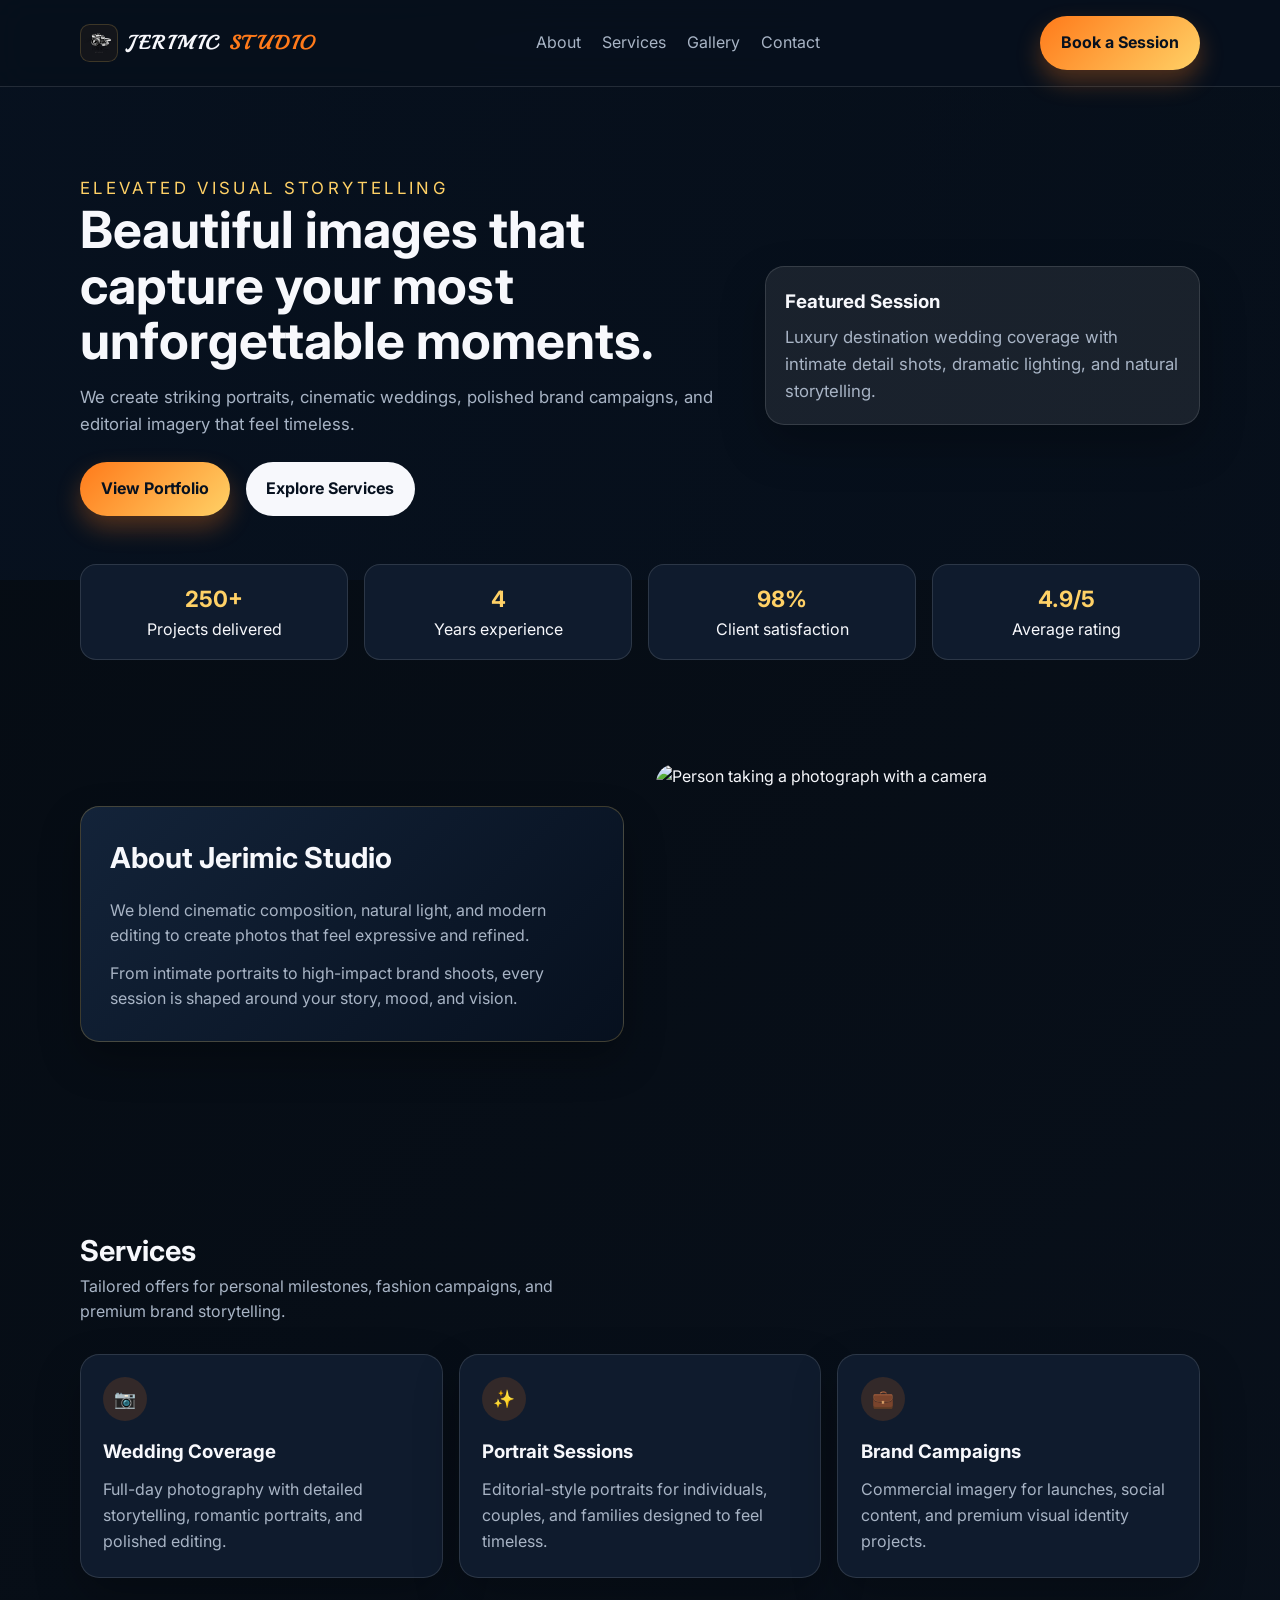
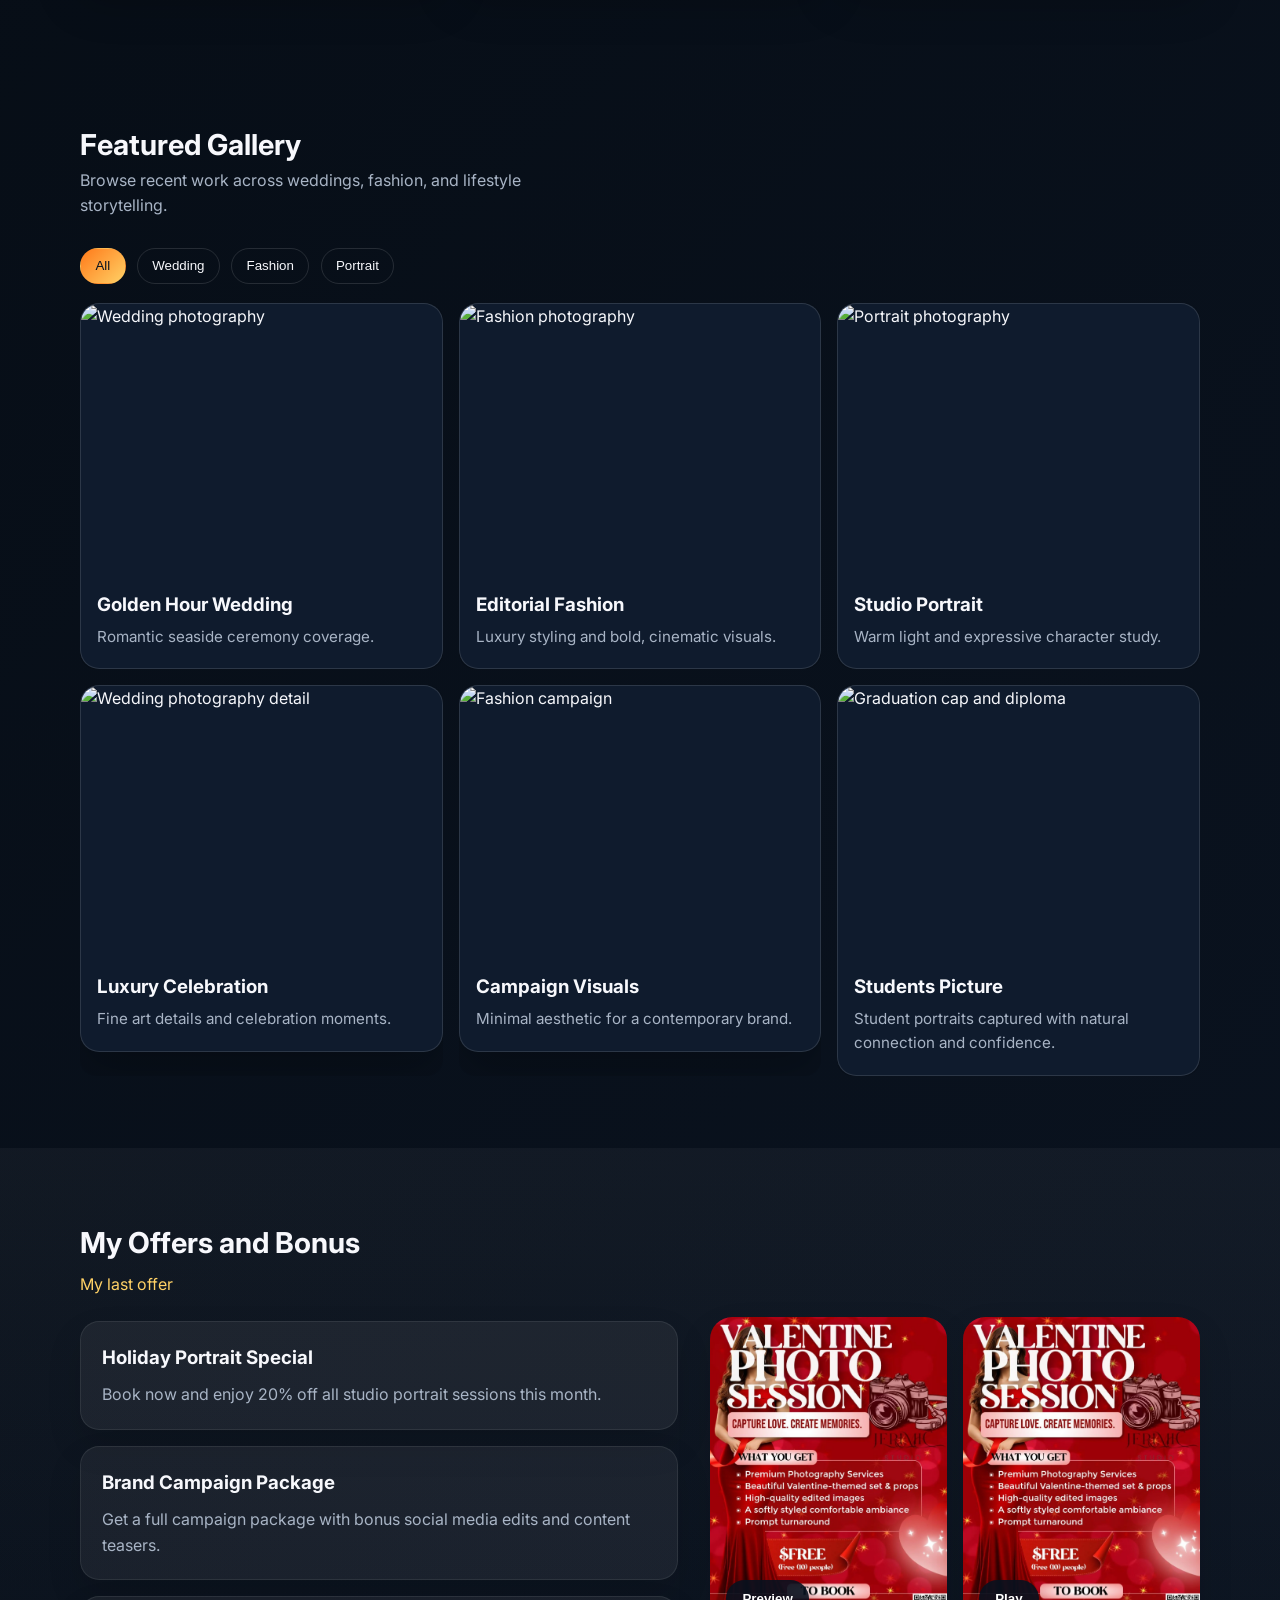
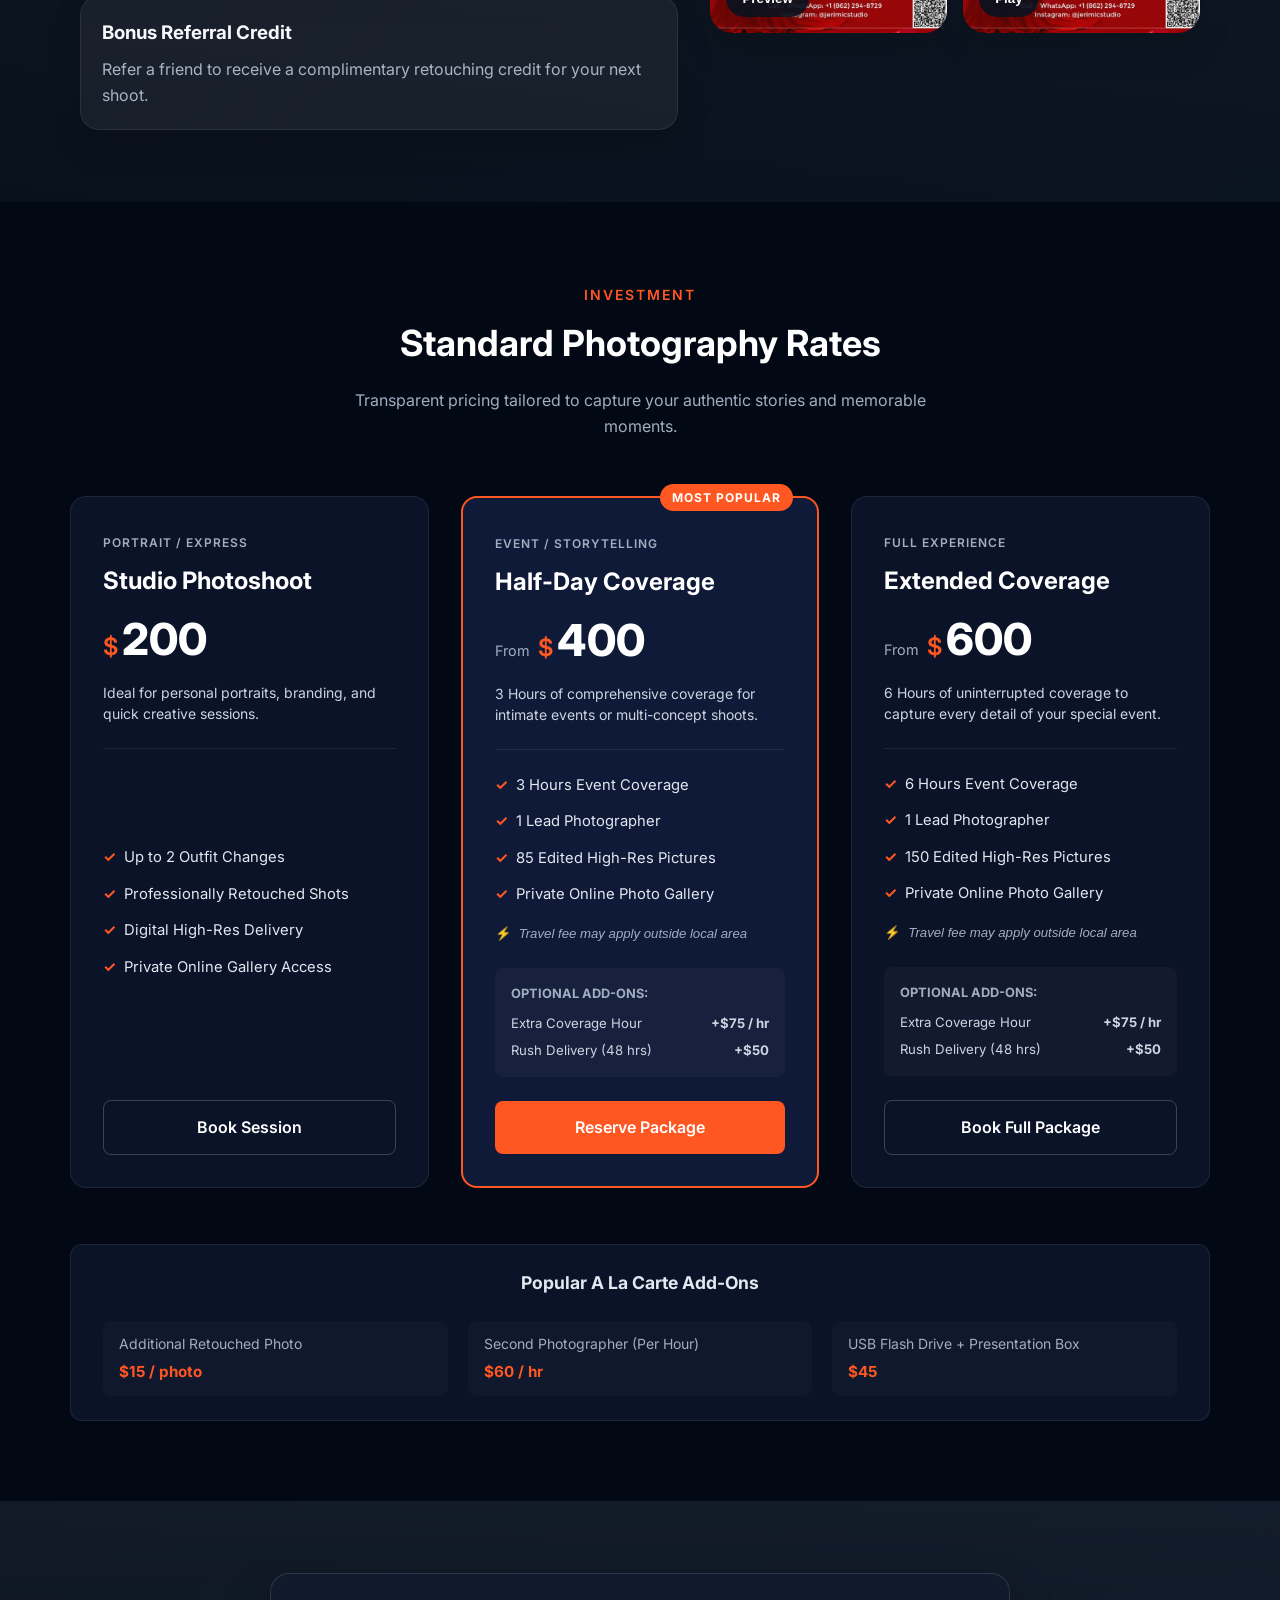
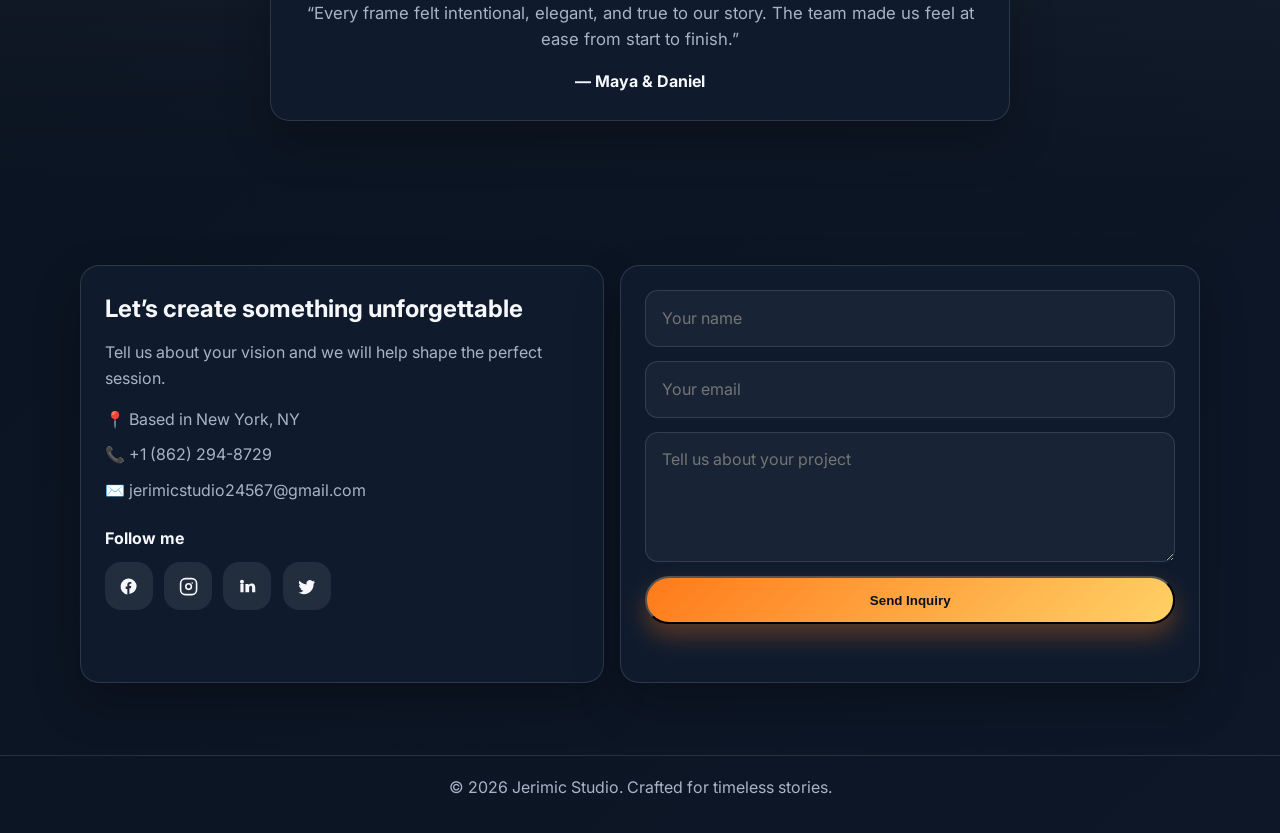
==== commit 7bca6b05: "price list updated and hours" ====
--- a/index.html
+++ b/index.html
@@ -427,7 +427,7 @@
                 <div class="package-price">
                   <span class="price-prefix">From</span>
                   <span class="currency">$</span>
-                  <span class="amount">350</span>
+                  <span class="amount">400</span>
                 </div>
                 <p class="package-tagline">
                   3 Hours of comprehensive coverage for intimate events or
@@ -477,7 +477,7 @@
                 <div class="package-price">
                   <span class="price-prefix">From</span>
                   <span class="currency">$</span>
-                  <span class="amount">550</span>
+                  <span class="amount">600</span>
                 </div>
                 <p class="package-tagline">
                   6 Hours of uninterrupted coverage to capture every detail of
@@ -486,7 +486,7 @@
               </div>
               <div class="card-body">
                 <ul class="package-features">
-                  <li><i class="feature-icon">✓</i> 5 Hours Event Coverage</li>
+                  <li><i class="feature-icon">✓</i> 6 Hours Event Coverage</li>
                   <li><i class="feature-icon">✓</i> 1 Lead Photographer</li>
                   <li>
                     <i class="feature-icon">✓</i> 150 Edited High-Res Pictures
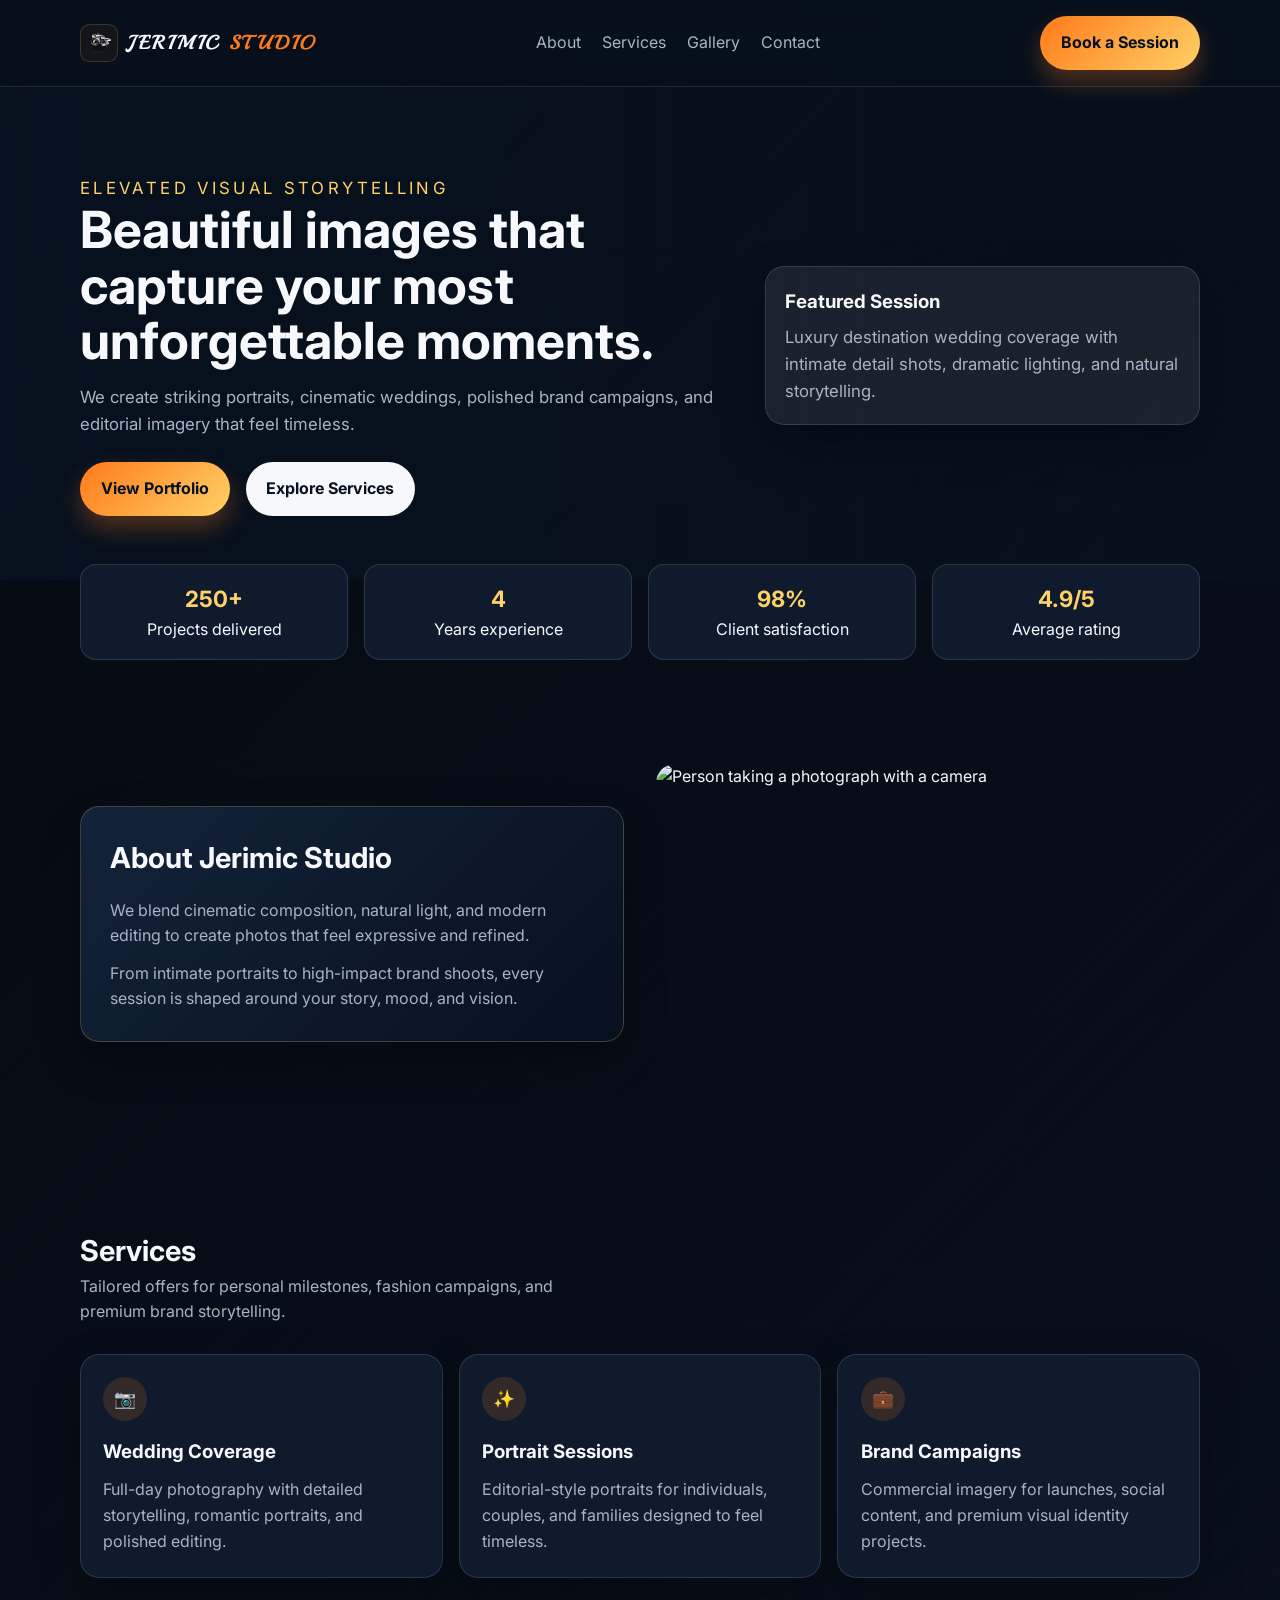
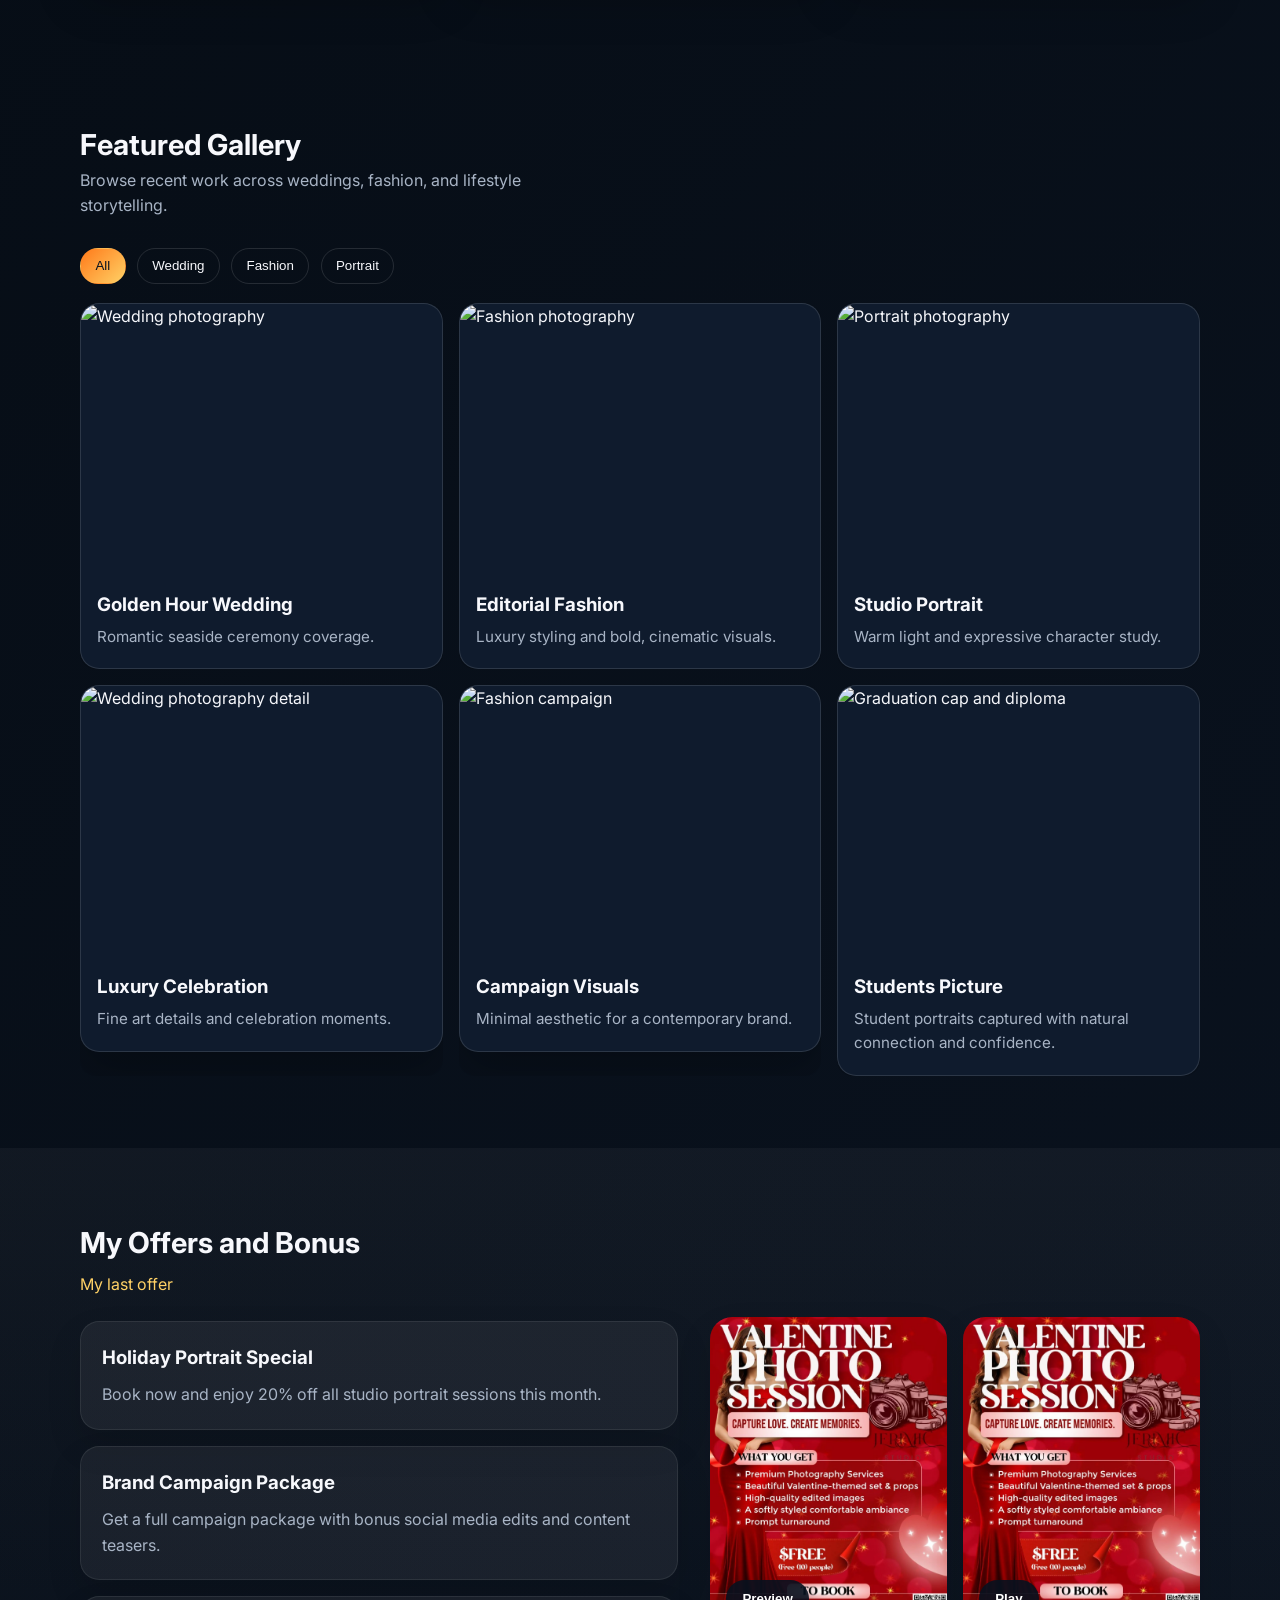
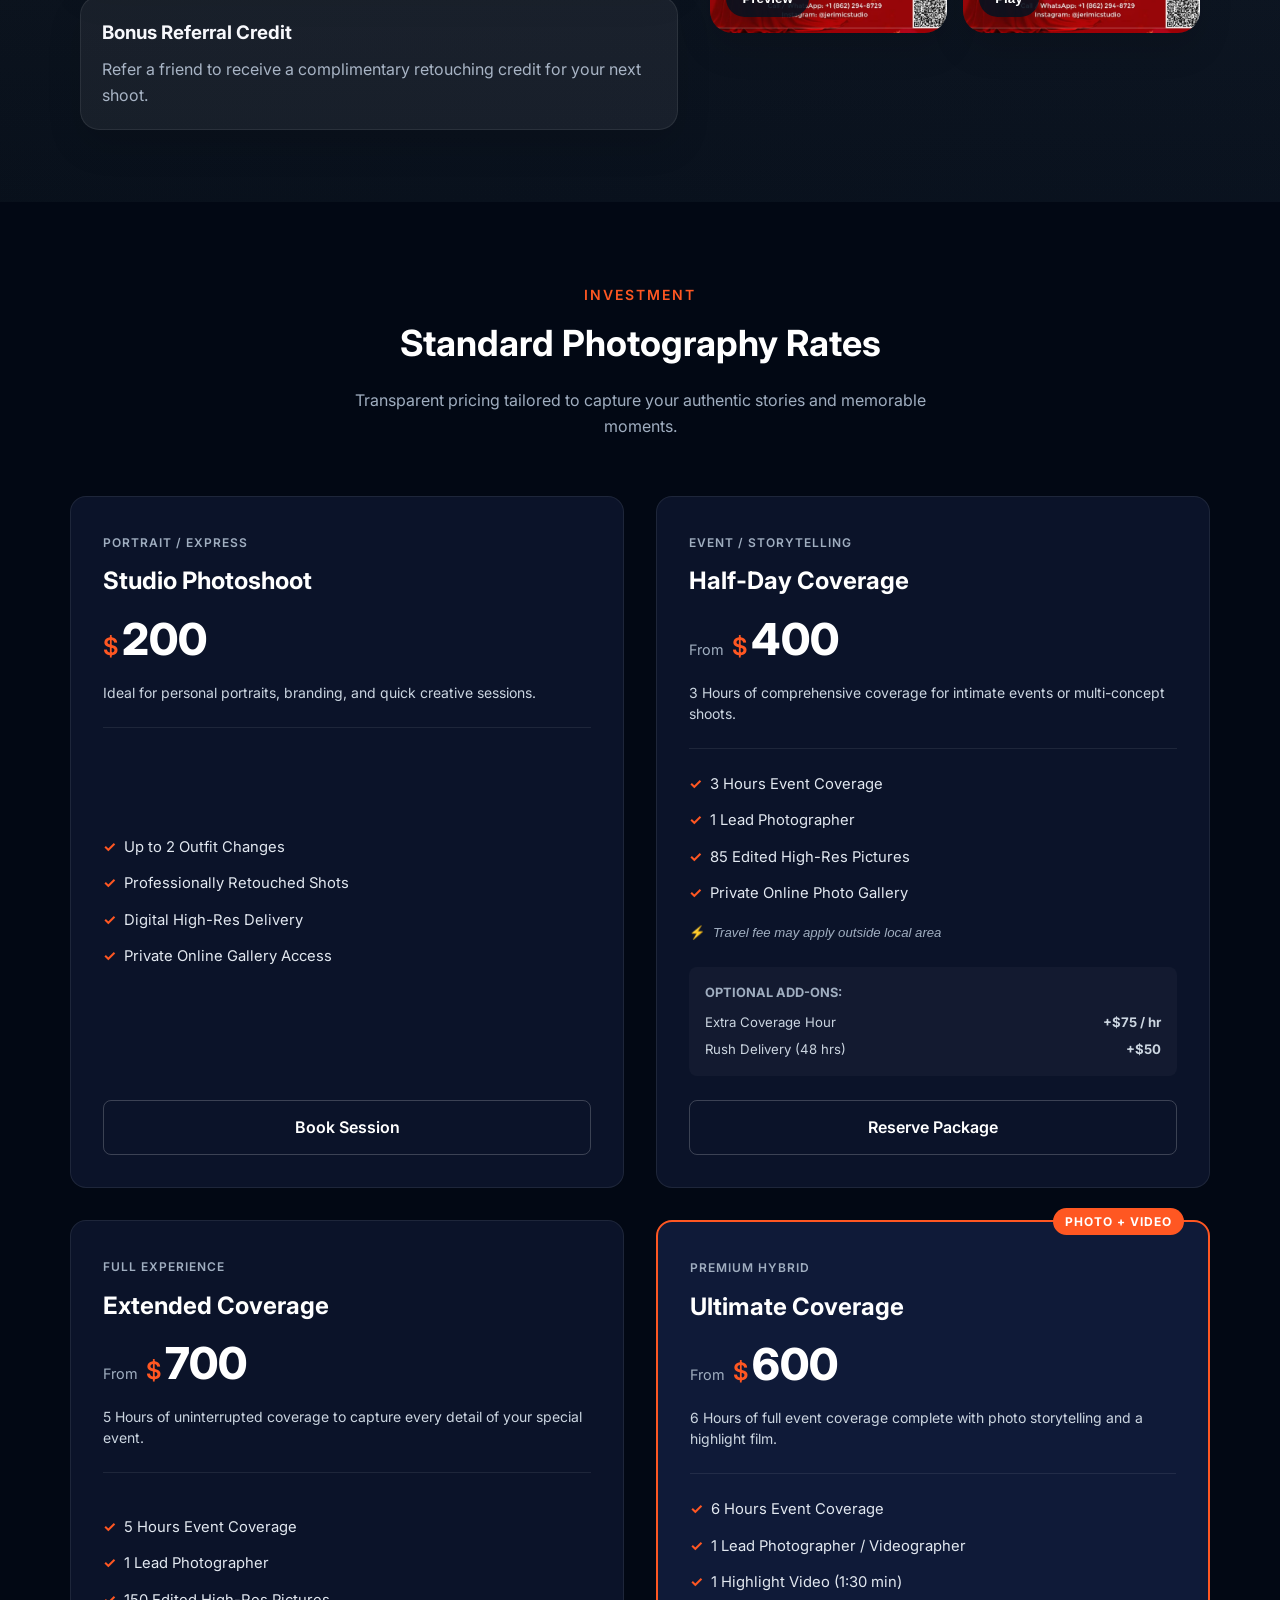
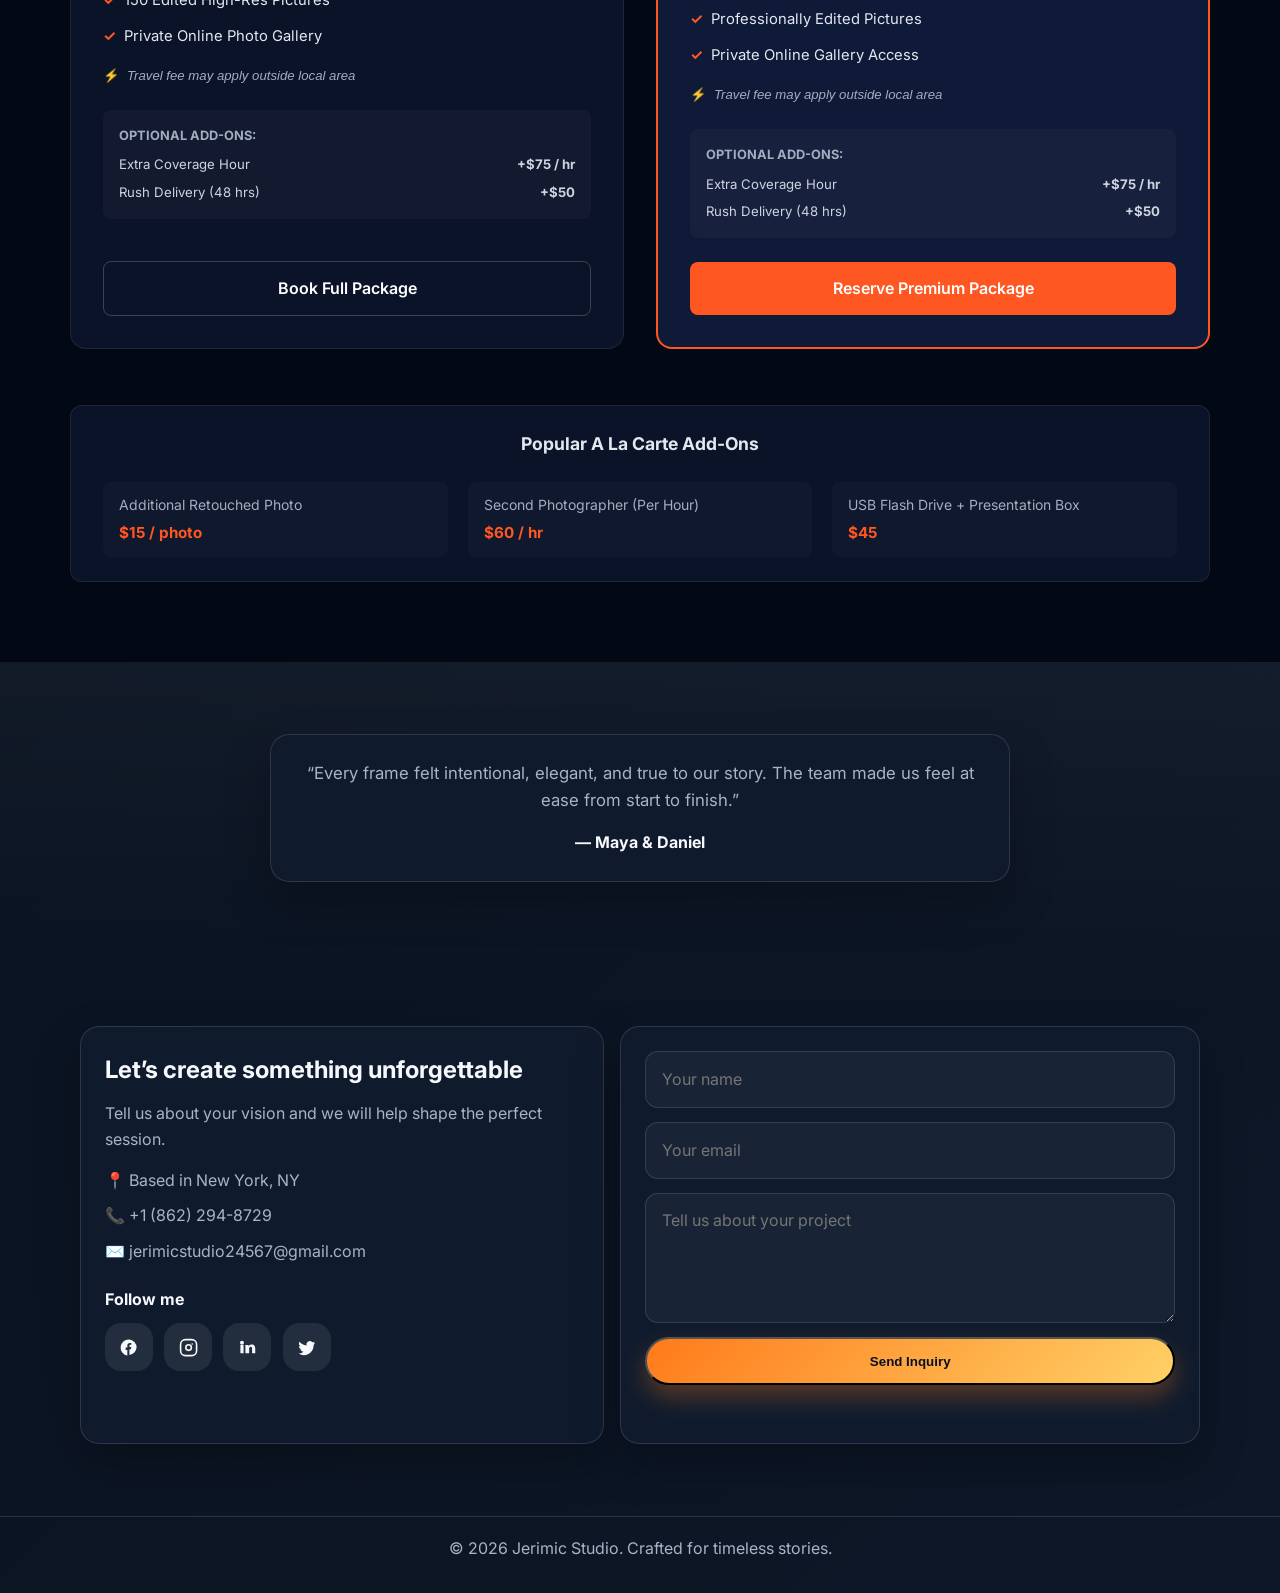
==== commit 18098401: "package 4 added and also all card grid modified" ====
--- a/index.html
+++ b/index.html
@@ -371,6 +371,7 @@
       </section>
 
       <!-- ================= PRICE LIST SECTION ================= -->
+      <!-- ================= PRICE LIST SECTION ================= -->
       <section class="pricing-section" id="pricing">
         <div class="pricing-container">
           <div class="pricing-header">
@@ -418,9 +419,8 @@
               </div>
             </div>
 
-            <!-- Package 2: 3-Hour Coverage (Featured) -->
-            <div class="price-card featured-card">
-              <div class="featured-ribbon">Most Popular</div>
+            <!-- Package 2: 3-Hour Coverage -->
+            <div class="price-card">
               <div class="card-header">
                 <span class="package-badge">Event / Storytelling</span>
                 <h3 class="package-name">Half-Day Coverage</h3>
@@ -463,7 +463,7 @@
                 </div>
               </div>
               <div class="card-footer">
-                <a href="#contact" class="pricing-btn primary-btn"
+                <a href="#contact" class="pricing-btn secondary-btn"
                   >Reserve Package</a
                 >
               </div>
@@ -477,16 +477,16 @@
                 <div class="package-price">
                   <span class="price-prefix">From</span>
                   <span class="currency">$</span>
-                  <span class="amount">600</span>
+                  <span class="amount">700</span>
                 </div>
                 <p class="package-tagline">
-                  6 Hours of uninterrupted coverage to capture every detail of
+                  5 Hours of uninterrupted coverage to capture every detail of
                   your special event.
                 </p>
               </div>
               <div class="card-body">
                 <ul class="package-features">
-                  <li><i class="feature-icon">✓</i> 6 Hours Event Coverage</li>
+                  <li><i class="feature-icon">✓</i> 5 Hours Event Coverage</li>
                   <li><i class="feature-icon">✓</i> 1 Lead Photographer</li>
                   <li>
                     <i class="feature-icon">✓</i> 150 Edited High-Res Pictures
@@ -515,6 +515,63 @@
               <div class="card-footer">
                 <a href="#contact" class="pricing-btn secondary-btn"
                   >Book Full Package</a
+                >
+              </div>
+            </div>
+
+            <!-- Package 4: 6-Hour Photo + Video Coverage (Featured / Premium) -->
+            <div class="price-card featured-card">
+              <div class="featured-ribbon">Photo + Video</div>
+              <div class="card-header">
+                <span class="package-badge">Premium Hybrid</span>
+                <h3 class="package-name">Ultimate Coverage</h3>
+                <div class="package-price">
+                  <span class="price-prefix">From</span>
+                  <span class="currency">$</span>
+                  <span class="amount">600</span>
+                </div>
+                <p class="package-tagline">
+                  6 Hours of full event coverage complete with photo
+                  storytelling and a highlight film.
+                </p>
+              </div>
+              <div class="card-body">
+                <ul class="package-features">
+                  <li><i class="feature-icon">✓</i> 6 Hours Event Coverage</li>
+                  <li>
+                    <i class="feature-icon">✓</i> 1 Lead Photographer /
+                    Videographer
+                  </li>
+                  <li>
+                    <i class="feature-icon">✓</i> 1 Highlight Video (1:30 min)
+                  </li>
+                  <li>
+                    <i class="feature-icon">✓</i> Professionally Edited Pictures
+                  </li>
+                  <li>
+                    <i class="feature-icon">✓</i> Private Online Gallery Access
+                  </li>
+                  <li class="notice-item">
+                    ⚡ <em>Travel fee may apply outside local area</em>
+                  </li>
+                </ul>
+
+                <div class="card-addons">
+                  <span class="addons-title">Optional Add-ons:</span>
+                  <ul class="addons-list">
+                    <li>
+                      <span>Extra Coverage Hour</span>
+                      <strong>+$75 / hr</strong>
+                    </li>
+                    <li>
+                      <span>Rush Delivery (48 hrs)</span> <strong>+$50</strong>
+                    </li>
+                  </ul>
+                </div>
+              </div>
+              <div class="card-footer">
+                <a href="#contact" class="pricing-btn primary-btn"
+                  >Reserve Premium Package</a
                 >
               </div>
             </div>
--- a/styles.css
+++ b/styles.css
@@ -815,6 +815,34 @@
   object-fit: contain;
   border-radius: 1.2rem;
   box-shadow: 0 20px 60px rgba(0, 0, 0, 0.3);
+}
+
+/* ================= DESKTOP PRICING GRID ALIGNMENT ================= */
+@media (min-width: 992px) {
+  .pricing-grid {
+    grid-template-columns: repeat(
+      2,
+      1fr
+    ); /* Creates a strict 2-column layout on desktop */
+  }
+
+  /* Explicitly place each card so 1 & 2 are on top, and 3 & 4 are underneath */
+  .pricing-grid .price-card:nth-child(1) {
+    grid-column: 1;
+    grid-row: 1;
+  }
+  .pricing-grid .price-card:nth-child(2) {
+    grid-column: 2;
+    grid-row: 1;
+  }
+  .pricing-grid .price-card:nth-child(3) {
+    grid-column: 1;
+    grid-row: 2;
+  }
+  .pricing-grid .price-card:nth-child(4) {
+    grid-column: 2;
+    grid-row: 2;
+  }
 }
 
 /* ================= RESPONSIVENESS STYLES ================= */
